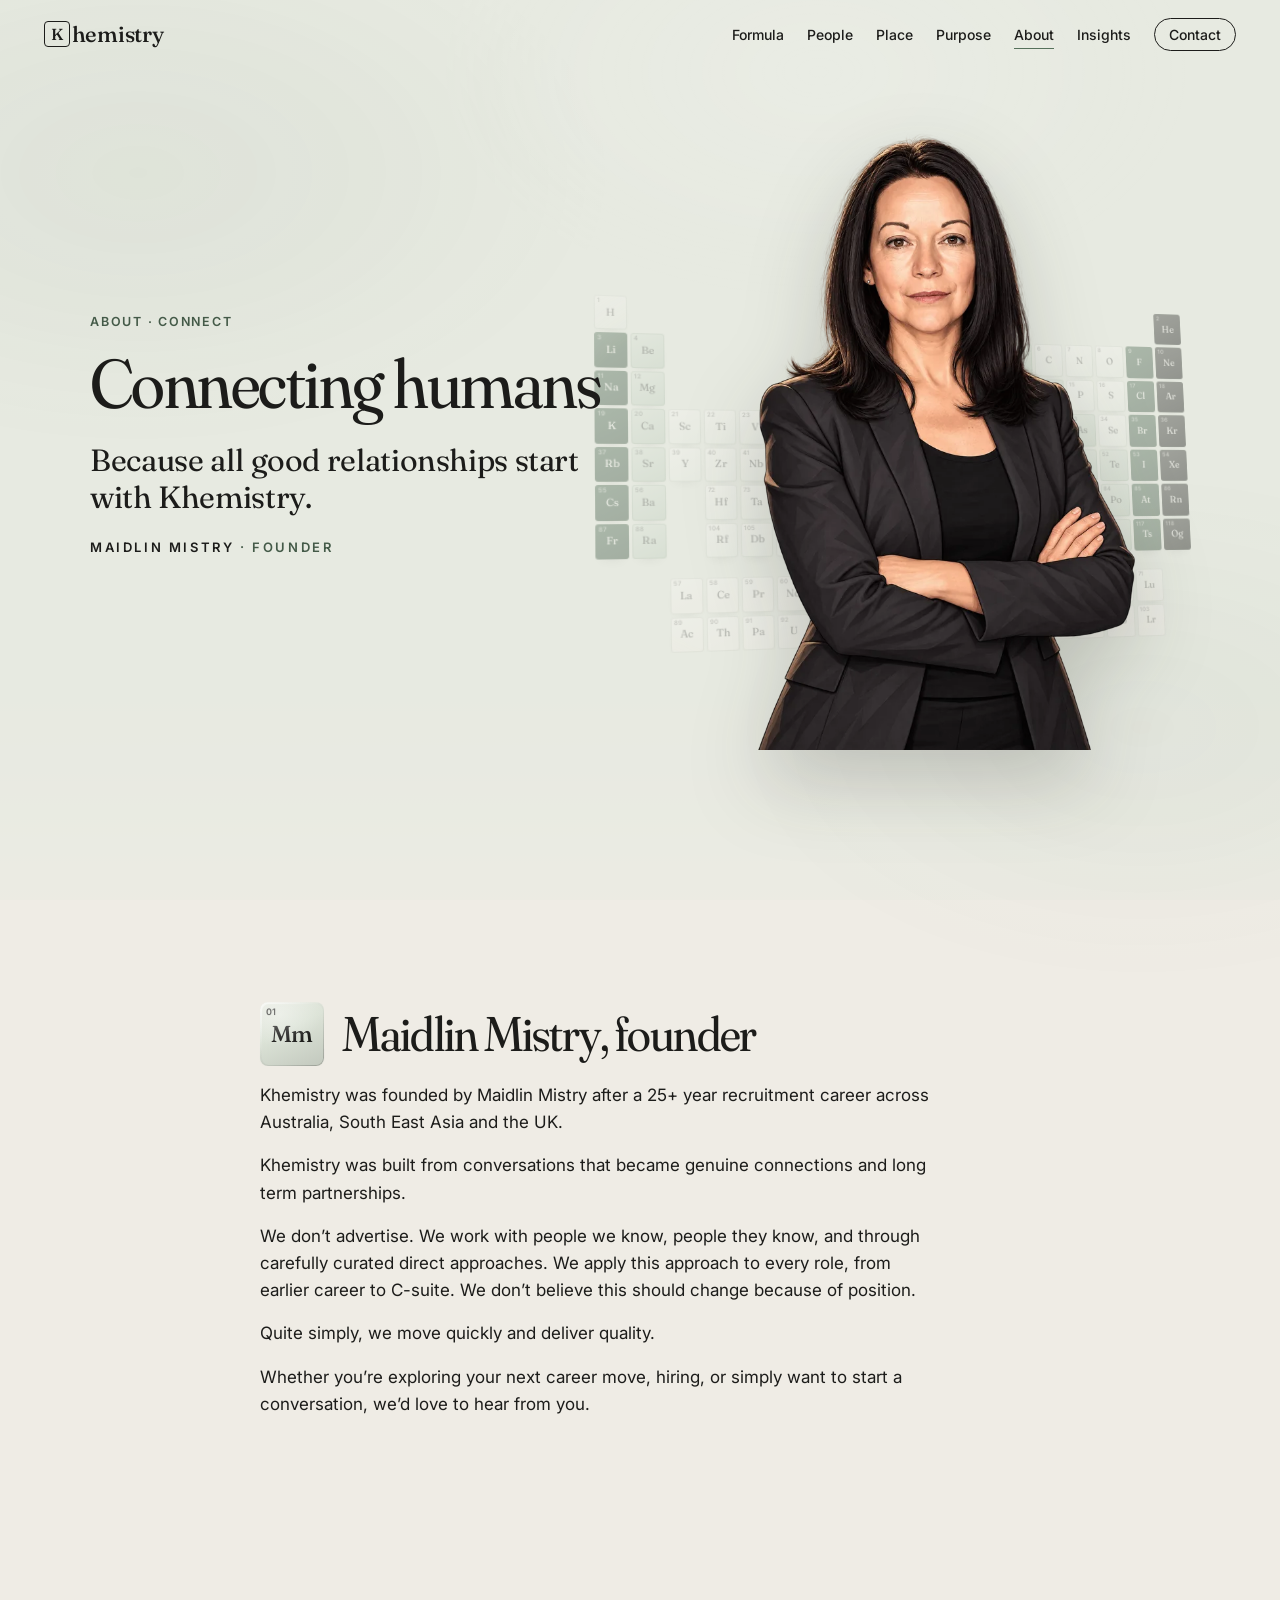
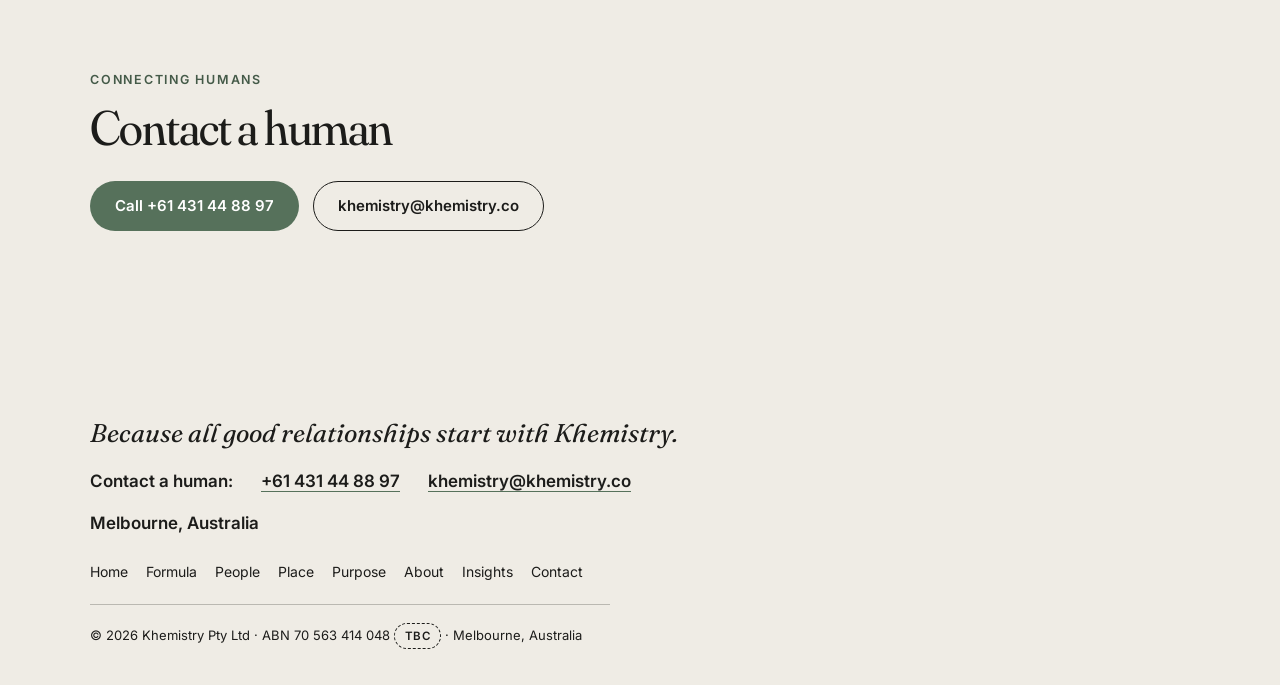
==== about.html @ b14168a2 "Khemistry dev build: full site, palette B, 3D home" ====
<!doctype html>
<html lang="en-AU">
<head>
<meta charset="utf-8">
<meta name="viewport" content="width=device-width,initial-scale=1">
<meta name="robots" content="noindex, nofollow">
<title>Khemistry | About Maidlin Mistry, founder</title>
<meta name="description" content="About Khemistry and founder Maidlin Mistry: 25+ years of recruitment across Australia, South East Asia and the UK. Melbourne-based recruitment and executive search.">
<link rel="canonical" href="https://khemistry.co/about.html">
<meta property="og:type" content="website"><meta property="og:site_name" content="Khemistry"><meta property="og:title" content="Khemistry | About Maidlin Mistry, founder"><meta property="og:description" content="About Khemistry and founder Maidlin Mistry: 25+ years of recruitment across Australia, South East Asia and the UK. Melbourne-based recruitment and executive search."><meta property="og:locale" content="en_AU">
<link rel="preconnect" href="https://fonts.googleapis.com"><link rel="preconnect" href="https://fonts.gstatic.com" crossorigin>
<link href="https://fonts.googleapis.com/css2?family=Fraunces:ital,opsz,wght,SOFT@0,9..144,300..700,50;1,9..144,300..600,50&family=Inter:wght@400;500;600&display=swap" rel="stylesheet">
<link rel="stylesheet" href="css/site.css?v=5">
<script>document.documentElement.classList.add('js');if(!matchMedia('(prefers-reduced-motion: reduce)').matches)document.documentElement.classList.add('motion')</script>
</head>
<body>
<a class="skiplink" href="#main">Skip to content</a>
<div class="bg" aria-hidden="true"><div class="bg-track"></div></div><div class="bg-drift" aria-hidden="true"></div>
<header class="nav">
  <a class="brand" href="index.html" aria-label="Khemistry home: replay the opening"><span class="brand-k">K</span>hemistry</a>
  <nav aria-label="Primary"><ul id="navlist">
    <li><a href="formula.html">Formula</a></li>
    <li><a href="people.html">People</a></li>
    <li><a href="place.html">Place</a></li>
    <li><a href="purpose.html">Purpose</a></li>
    <li><a href="about.html" aria-current="page">About</a></li>
    <li><a href="insights.html">Insights</a></li>
    <li><a class="nav-cta" href="contact.html">Contact</a></li>
  </ul></nav>
  <button class="menu" type="button" aria-expanded="false" aria-controls="navlist">Menu</button>
</header>
<main id="main">

<section class="sec hero" data-tone="tint"><div class="wrap grid2">
  <div><p class="eyebrow rv">About · Connect</p>
  <h1 class="rv rv-d1">Connecting humans</h1>
  <p class="lede rv rv-d2">Because all good relationships start with Khemistry.</p>
  <p class="rv rv-d3" style="margin-top:22px;font-weight:600;letter-spacing:.2em;text-transform:uppercase;font-size:13px">Maidlin Mistry <span class="founder-role">· Founder</span></p></div>
  <div class="rv rv-d2" style="display:flex;justify-content:center"><img class="portrait" src="assets/maidlin.webp" width="640" height="960" alt="Illustrated portrait of Maidlin Mistry, founder of Khemistry"></div>
</div></section>
<section class="sec" data-tone="cream"><div class="wrap narrow stack">
  <div class="sec-head rv"><span class="el t-glass sm" aria-hidden="true"><i>01</i><b>Mm</b><em>Founder</em></span><h2>Maidlin Mistry, founder</h2></div>
  <p class="rv">Khemistry was founded by Maidlin Mistry after a 25+ year recruitment career across Australia, South East Asia and the UK.</p>
  <p class="rv">Khemistry was built from conversations that became genuine connections and long term partnerships.</p>
  <p class="rv">We don’t advertise. We work with people we know, people they know, and through carefully curated direct approaches. We apply this approach to every role, from earlier career to C-suite. We don’t believe this should change because of position.</p>
  <p class="rv">Quite simply, we move quickly and deliver quality.</p>
  <p class="rv">Whether you’re exploring your next career move, hiring, or simply want to start a conversation, we’d love to hear from you.</p>
  <!-- LinkedIn URL not yet supplied: add "Connect with Maidlin on LinkedIn" link once confirmed. -->
</div></section>
<section class="sec" data-tone="tint"><div class="wrap rv">
  <p class="eyebrow">Connecting humans</p>
  <h2>Contact a human</h2>
  <div class="ctas"><a class="btn btn-primary" href="tel:+61431448897"><span>Call +61 431 44 88 97</span></a><a class="btn btn-ghost" href="mailto:khemistry@khemistry.co"><span>khemistry@khemistry.co</span></a></div>
</div></section>
</main>
<footer class="foot" data-tone="glass">
  <div class="wrap">
    <div class="foot-top">
      <div>
        <p class="foot-tag">Because all good relationships start with Khemistry.</p>
        <p class="human" style="margin-top:14px"><span>Contact a human:</span> <a href="tel:+61431448897">+61 431 44 88 97</a> <a href="mailto:khemistry@khemistry.co">khemistry@khemistry.co</a> <span>Melbourne, Australia</span></p>
      </div>
      <nav aria-label="Footer"><ul>
        <li><a href="index.html">Home</a></li><li><a href="formula.html">Formula</a></li><li><a href="people.html">People</a></li><li><a href="place.html">Place</a></li><li><a href="purpose.html">Purpose</a></li><li><a href="about.html">About</a></li><li><a href="insights.html">Insights</a></li><li><a href="contact.html">Contact</a></li>
      </ul></nav>
    </div>
    <!-- ABN shown on the current khemistry.co site. TBC: confirm which legal entity holds this ABN before launch. Licence number deliberately omitted until verified. -->
    <p class="foot-legal">© 2026 Khemistry Pty Ltd · ABN 70 563 414 048 <span class="draft-tag">TBC</span> · Melbourne, Australia</p>
  </div>
</footer>
<script src="js/site.js?v=5" defer></script>
</body>
</html>
---- css/site.css ----
/* Khemistry inner pages. Palette B: soft stone + muted sage + near-black.
   ALL colours live in this one :root block. Change a hex here, then reload (no rebuild needed for CSS/JS).
   The *-rgb triplets must match their hex twin (used for translucent shadows/lines). */
:root{
  /* --- core palette --- */
  --bg:#EFECE5;           /* page background (stone) */
  --bg-2:#F6F4EF;         /* lighter stone: nav, menu, cards */
  --accent:#56715B;       /* sage: buttons, links underline, dots */
  --accent-d:#445A48;     /* darker sage: eyebrows, pull quotes, button hover */
  --tint-1:#E7EAE1;       /* sage tint: "tint" sections (heroes) */
  --tint-2:#DCE3D7;       /* sage tint: "glass" sections + glass tiles */
  --tint-3:#C2CFBF;       /* sage tint: alternate tiles */
  --text:#1C1C1A;         /* main text */
  --text-2:#3F3F3B;       /* secondary text */
  --on-accent:#FFFFFF;    /* text on accent buttons */
  --accent-rgb:86,113,91; --text-rgb:28,28,26; --bg2-rgb:246,244,239; --hi-rgb:255,255,255;
  /* --- section background tones (read by js/site.js for the scroll gradient) --- */
  --tone-tint:var(--tint-1); --tone-glass:var(--tint-2); --tone-cream:var(--bg);
  /* --- internal aliases (don't edit; point at the palette above) --- */
  --navy:var(--text); --ink:var(--text-2); --cream:var(--bg); --cream-2:var(--bg-2);
  --glass:var(--tint-2); --glass-tint:var(--tint-1); --peach:var(--tint-3);
  --teal:var(--accent); --teal-d:var(--accent-d); --teal-2:var(--accent); --teal-glow:rgba(var(--accent-rgb),.18);
  --serif:"Fraunces",Georgia,serif; --sans:"Inter",system-ui,sans-serif; --ease:cubic-bezier(.2,.7,.1,1);
  --pad:clamp(20px,6vw,96px);
}
*{box-sizing:border-box;margin:0;padding:0}
html{scroll-behavior:smooth}
html,body{overflow-x:hidden}
body{font-family:var(--sans);color:var(--navy);background:var(--cream);-webkit-font-smoothing:antialiased;line-height:1.5}
a{color:inherit}
button,input,textarea{font:inherit;color:inherit}
:focus-visible{outline:2px solid var(--teal-2);outline-offset:3px;border-radius:4px}
.sr-only{position:absolute;width:1px;height:1px;overflow:hidden;clip:rect(0 0 0 0);white-space:nowrap}
.skiplink{position:absolute;left:-999px;top:8px;background:var(--cream-2);color:var(--navy);border:2px solid var(--navy);padding:8px 12px;z-index:60}.skiplink:focus{left:8px}

/* ---------- Scroll-phased background ----------
   Section tones come from --tone-* above; blends are direct same-hue oklab paths.
   .bg is fixed; .bg-track is a document-tall gradient built by site.js from each section's tone and
   moved with transform only (compositor-friendly). .bg-drift adds slow teal glows. No hard cuts. */
.bg{position:fixed;inset:0;z-index:-2;overflow:hidden;pointer-events:none;background:var(--cream)}
.bg-track{position:absolute;left:0;right:0;top:0;height:100%;will-change:transform}
.bg-drift{display:none;position:fixed;inset:-20%;z-index:-1;pointer-events:none;opacity:.4;will-change:transform;
  background:radial-gradient(40% 35% at 25% 30%,var(--teal-glow),transparent 70%),radial-gradient(35% 30% at 80% 70%,rgba(var(--accent-rgb),.18),transparent 70%);
  animation:drift 38s ease-in-out infinite alternate}
@keyframes drift{0%{transform:translate3d(-3%,-2%,0) scale(1)}100%{transform:translate3d(3%,3%,0) scale(1.08)}}
/* without JS, sections paint their own colour (fallback) */
html:not(.js) [data-tone=tint]{background:var(--glass-tint)} html:not(.js) [data-tone=glass]{background:var(--glass)} html:not(.js) [data-tone=cream]{background:var(--cream)}

/* tone-driven text colour */
[data-tone]{color:var(--navy)}
[data-tone] .muted{color:var(--ink)}

/* ---------- Nav ---------- */
.nav{position:fixed;inset:0 0 auto 0;height:68px;display:flex;align-items:center;justify-content:space-between;padding:0 clamp(20px,3.4vw,48px);z-index:40;color:var(--navy);transition:background .4s,color .4s}
.nav.scrolled{background:rgba(var(--bg2-rgb),.88);backdrop-filter:blur(10px);-webkit-backdrop-filter:blur(10px);box-shadow:0 1px 0 rgba(var(--text-rgb),.12)}
.brand{font-family:var(--serif);font-size:22px;font-weight:500;text-decoration:none;letter-spacing:-.01em;display:inline-flex;align-items:center}
.brand-k{display:inline-grid;place-items:center;width:26px;height:26px;border:1.5px solid currentColor;border-radius:4px;font-size:16px;margin-right:2px;position:relative;overflow:hidden;transition:transform .35s var(--ease),box-shadow .35s}
.brand-k::after{content:"";position:absolute;inset:-30% -60%;background:linear-gradient(115deg,transparent 38%,rgba(var(--accent-rgb),.45) 50%,transparent 62%);transform:translateX(-100%);animation:sheen 6s ease-in-out infinite}
@keyframes sheen{0%,65%{transform:translateX(-100%)}95%,100%{transform:translateX(100%)}}
.brand:hover .brand-k{transform:translateY(-3px);box-shadow:0 0 14px var(--teal-glow)}
.nav ul{display:flex;gap:clamp(14px,1.8vw,28px);list-style:none;align-items:center}
.nav ul a{font-size:14px;font-weight:500;text-decoration:none;position:relative;padding:6px 0}
.nav ul a::after{content:"";position:absolute;left:0;right:0;bottom:0;height:1px;background:var(--teal-2);transform:scaleX(0);transform-origin:right;transition:transform .5s var(--ease)}
.nav ul a:hover::after,.nav ul a[aria-current=page]::after{transform:scaleX(1);transform-origin:left}
.nav .nav-cta{border:1.5px solid currentColor;border-radius:999px;padding:7px 14px}
.nav .nav-cta::after{display:none}
.menu{display:none;font-size:14px;font-weight:600;border:1.5px solid currentColor;border-radius:999px;padding:7px 16px;background:none;cursor:pointer}
@media (max-width:1060px){
  .nav ul{display:none}.menu{display:block}
  .nav ul.open{display:flex;flex-direction:column;align-items:flex-start;position:absolute;top:62px;right:14px;background:var(--cream-2);color:var(--navy);border:1px solid rgba(var(--text-rgb),.18);box-shadow:0 18px 40px -20px rgba(var(--text-rgb),.35);border-radius:12px;padding:16px 22px;gap:10px;min-width:200px}
}

/* ---------- Layout ---------- */
main{display:block}
.sec{position:relative;padding:clamp(80px,14vh,150px) var(--pad)}
.sec.hero{min-height:min(88svh,820px);display:flex;align-items:center;padding-top:120px}
.wrap{max-width:1100px;margin:0 auto;width:100%}
.narrow{max-width:760px}
.eyebrow{font-size:12.5px;font-weight:600;letter-spacing:.14em;text-transform:uppercase;display:flex;gap:14px;align-items:center;flex-wrap:wrap}
[data-tone=cream] .eyebrow,[data-tone=tint] .eyebrow{color:var(--teal-d)} [data-tone=glass] .eyebrow{color:var(--teal-d)}
h1,h2,h3{font-family:var(--serif);font-weight:400;letter-spacing:-.022em;font-variation-settings:"SOFT" 50,"opsz" 120;text-wrap:balance}
h1{font-size:clamp(38px,5.4vw,76px);line-height:1.04;margin:16px 0 22px}
h2{font-size:clamp(30px,3.8vw,54px);line-height:1.06;margin:12px 0 22px}
h3{font-size:clamp(21px,1.9vw,26px);font-weight:500;margin-bottom:8px}
p{font-size:17px;line-height:1.6;max-width:40em}
.lede{font-family:var(--serif);font-size:clamp(22px,2.4vw,34px);line-height:1.2;letter-spacing:-.012em;max-width:24em}
.pull{font-family:var(--serif);font-style:italic;font-size:clamp(22px,2.2vw,30px)}
[data-tone=cream] .pull,[data-tone=tint] .pull{color:var(--teal-d)} [data-tone=glass] .pull{color:var(--teal-d)}
.stack>*+*{margin-top:16px}
.grid2{display:grid;grid-template-columns:1fr 1fr;gap:clamp(28px,5vw,72px);align-items:center}
.grid3{display:grid;grid-template-columns:repeat(3,1fr);gap:18px}
@media (max-width:820px){.grid2,.grid3{grid-template-columns:1fr}}
.draft-tag{display:inline-block;letter-spacing:.04em;text-transform:none;font-weight:600;border:1px dashed currentColor;border-radius:999px;padding:3px 10px;font-size:11.5px}

/* ---------- Element tile component ----------
   number (i), symbol (b), name (em); family tint via .t-glass / .t-peach; glass edge; teal glow. */
.el{--tint:var(--glass);position:relative;flex:none;width:var(--size,128px);aspect-ratio:1;border-radius:8px;display:flex;flex-direction:column;align-items:center;justify-content:center;color:var(--navy);text-decoration:none;isolation:isolate;
  background:linear-gradient(155deg,color-mix(in oklab,var(--tint) 55%,var(--bg-2)) 0%,var(--tint) 42%,color-mix(in oklab,var(--tint) 88%,var(--navy)) 100%);
  box-shadow:inset 0 0 0 1px rgba(var(--accent-rgb),.18),0 10px 24px -18px rgba(var(--accent-rgb),.45),0 0 0 0 var(--teal-glow);
  transition:transform .5s var(--ease),box-shadow .5s var(--ease)}
.el.t-glass{--tint:var(--glass)}
.el.t-peach{--tint:var(--peach)}
.el::before{content:"";position:absolute;inset:0;border-radius:inherit;padding:1.5px;z-index:-1;pointer-events:none;
  background:linear-gradient(140deg,rgba(var(--hi-rgb),.65),rgba(var(--hi-rgb),.05) 40%,rgba(var(--text-rgb),.25));
  -webkit-mask:linear-gradient(#000 0 0) content-box,linear-gradient(#000 0 0);-webkit-mask-composite:xor;mask-composite:exclude}
.el::after{content:"";position:absolute;inset:0;border-radius:inherit;background:linear-gradient(115deg,transparent 35%,rgba(var(--hi-rgb),.22) 50%,transparent 65%);background-size:250% 100%;background-position:120% 0;transition:background-position .9s var(--ease);pointer-events:none}
.el i{position:absolute;top:8px;left:10px;font:600 11px/1 var(--sans);font-style:normal;opacity:.92}
.el b{font-family:var(--serif);font-weight:500;font-size:calc(var(--size,128px)*.36);line-height:1;letter-spacing:-.02em}
.el em{font-style:normal;font-size:calc(var(--size,128px)*.09);font-weight:600;letter-spacing:.12em;text-transform:uppercase;margin-top:6px}
a.el:hover,a.el:focus-visible{transform:translateY(-5px);box-shadow:inset 0 0 0 1px rgba(var(--accent-rgb),.22),0 14px 28px -16px rgba(var(--accent-rgb),.5),0 0 0 5px var(--teal-glow)}
a.el:hover::after{background-position:-20% 0}
.el.sm{--size:64px}.el.sm i{font-size:9px;top:5px;left:6px}.el.sm em{display:none}
.el.lg{--size:clamp(150px,16vw,210px)}
.tiles{display:flex;gap:clamp(12px,2vw,24px);flex-wrap:wrap;align-items:center}
.op{font-family:var(--serif);font-size:clamp(28px,3vw,44px);opacity:.8}
.sec-head{display:flex;gap:18px;align-items:center;margin-bottom:10px}
.sec-head h2{margin:0}
@media (max-width:600px){.tiles .el{--size:92px}.op{font-size:24px}}

/* lists */
.rights{list-style:none;display:grid;grid-template-columns:repeat(2,auto);justify-content:start;gap:14px 48px;font-family:var(--serif);font-size:clamp(22px,2.4vw,34px)}
.rights li::before{content:"";display:inline-block;width:9px;height:9px;border-radius:50%;background:var(--teal-2);margin:0 14px 6px 0;vertical-align:middle}
@media (max-width:600px){.rights{grid-template-columns:1fr}}
.card{border:1px solid rgba(var(--text-rgb),.16);border-radius:10px;padding:24px;background:rgba(var(--bg2-rgb),.6)}
.card .el{margin-bottom:16px}

/* buttons */
.ctas{display:flex;gap:14px;flex-wrap:wrap;margin-top:28px}
.btn{display:inline-flex;align-items:center;justify-content:center;gap:10px;min-height:50px;padding:0 24px;border-radius:999px;font-weight:600;font-size:15px;text-decoration:none;position:relative;overflow:hidden;border:1.5px solid transparent;cursor:pointer;transition:transform .4s var(--ease),background .3s,color .3s}
.btn span{position:relative;z-index:1}
.btn-primary{background:var(--teal);color:var(--on-accent)}
[data-tone=glass] .btn-primary{background:var(--teal)}
.btn-primary::before{content:"";position:absolute;inset:0;background:var(--teal-d);transform:translateY(101%);transition:transform .5s var(--ease)}
.btn-primary:hover::before{transform:none}
.btn-ghost{border-color:currentColor;background:transparent}
.btn-ghost:hover{transform:translateY(-2px)}

/* portrait */
.portrait{width:100%;max-width:420px;height:auto;display:block;border-radius:12px;filter:drop-shadow(0 30px 40px rgba(var(--text-rgb),.2))}

/* forms */
.form{display:grid;gap:16px;max-width:560px}
.form label{display:grid;gap:6px;font-weight:600;font-size:14px}
.form input,.form textarea{width:100%;border:1.5px solid rgba(var(--text-rgb),.35);border-radius:8px;padding:12px 14px;background:rgba(var(--hi-rgb),.75);color:var(--navy);font-size:16px}
.form textarea{min-height:140px;resize:vertical}
.form input:focus,.form textarea:focus{outline:2px solid var(--teal);outline-offset:1px;border-color:var(--teal)}
.form-note{font-size:14px;color:var(--ink)}
.inline{display:flex;gap:10px;flex-wrap:wrap}.inline input{flex:1 1 220px}

/* contact strip + footer */
.human{display:flex;flex-wrap:wrap;gap:14px 28px;align-items:center;font-weight:600}
.human a{text-decoration:underline;text-underline-offset:4px;text-decoration-color:var(--teal)}
.foot{padding:56px var(--pad) 36px;font-size:14px}
.foot .wrap{display:grid;gap:22px}
.foot-top{display:flex;justify-content:space-between;gap:24px;flex-wrap:wrap;align-items:flex-start}
.foot-tag{font-family:var(--serif);font-style:italic;font-size:clamp(20px,2vw,26px);color:var(--navy)}
.foot nav ul{list-style:none;display:flex;gap:18px;flex-wrap:wrap}
.foot nav a{text-decoration:none}.foot nav a:hover{text-decoration:underline}
.foot-legal{font-size:13px;color:var(--navy);border-top:1px solid rgba(var(--text-rgb),.25);padding-top:18px}

/* reveals (only when JS + motion allowed) */
.motion .rv{opacity:0;transform:translate3d(0,26px,0);transition:opacity .9s var(--ease),transform .9s var(--ease)}
.motion .rv.in{opacity:1;transform:none}
.motion .rv-d1{transition-delay:.08s}.motion .rv-d2{transition-delay:.16s}.motion .rv-d3{transition-delay:.24s}

@media (prefers-reduced-motion:reduce){
  html{scroll-behavior:auto}
  *,*::before,*::after{animation:none!important;transition:none!important}
  .bg-drift{transform:none}
}

.founder-role{color:var(--teal-d)}

/* =====================================================================
   v5: one cohesive system. Home 3D hero + shared depth language for inner pages.
   Colours still come only from :root above.
   ===================================================================== */
/* subtle moving stone/sage background (same-hue glows, very slow) */
.motion .bg-drift{display:block;opacity:.55}
.bg-drift{background:radial-gradient(38% 32% at 22% 28%,rgba(var(--accent-rgb),.10),transparent 70%),radial-gradient(34% 30% at 78% 72%,rgba(var(--accent-rgb),.08),transparent 70%),radial-gradient(30% 26% at 60% 20%,rgba(var(--hi-rgb),.22),transparent 70%)}

/* logo: subtle life + replay pulse */
.brand-k{transform-style:preserve-3d;animation:kbreathe 7s ease-in-out infinite}
@keyframes kbreathe{0%,100%{box-shadow:0 0 0 0 rgba(var(--accent-rgb),0)}50%{box-shadow:0 2px 10px -2px rgba(var(--accent-rgb),.35)}}
.brand:hover .brand-k{transform:translateY(-2px) rotateY(-14deg)}
.brand-k.pulse{animation:kpulse .9s var(--ease)}
@keyframes kpulse{0%{transform:scale(1)}35%{transform:scale(1.18) rotateY(180deg);background:var(--accent);color:var(--on-accent)}100%{transform:scale(1) rotateY(360deg)}}

/* ---- depth-lit element tiles (inner pages + home sections) ---- */
.el{transform-style:preserve-3d;transform:perspective(700px) rotateX(var(--rx,0deg)) rotateY(var(--ry,0deg)) translateZ(var(--tz,0px));
  box-shadow:inset 0 1px 0 rgba(var(--hi-rgb),.7),inset 0 -2px 0 rgba(var(--text-rgb),.10),0 1px 1px rgba(var(--text-rgb),.06),
    calc(var(--ry,0deg)*-0.6) calc(14px + var(--rx,0deg)*0.6) 26px -14px rgba(var(--text-rgb),.32);
  transition:transform .6s var(--ease),box-shadow .6s var(--ease)}
.el.live{transition:transform .18s linear,box-shadow .18s linear}
.el::after{background:radial-gradient(120% 90% at var(--gx,30%) var(--gy,20%),rgba(var(--hi-rgb),.42),transparent 55%);background-size:auto;background-position:0 0;opacity:.9}
a.el:hover,a.el:focus-visible{--tz:10px}
.el.t-dark{--tint:var(--accent);color:var(--bg-2)}
.el.t-ink{--tint:var(--text-2);color:var(--bg-2)}

/* ghost periodic table drifting behind inner-page heroes */
.pt-ghost{position:absolute;right:5vw;top:54%;width:min(640px,48vw);aspect-ratio:18/10;transform:translate3d(0,calc(-50% + var(--gy0,0px)),0) perspective(1400px) rotateY(16deg) rotateX(6deg);
  display:grid;grid-template-columns:repeat(18,1fr);grid-template-rows:repeat(7,1fr) .4fr repeat(2,1fr);gap:3px;pointer-events:none;z-index:0;opacity:.42;transform-style:preserve-3d;
  -webkit-mask:radial-gradient(120% 120% at 60% 50%,#000 55%,transparent 100%);mask:radial-gradient(120% 120% at 60% 50%,#000 55%,transparent 100%)}
.pt-ghost span{border-radius:3px;background:linear-gradient(155deg,rgba(var(--hi-rgb),.55),rgba(var(--accent-rgb),.10));box-shadow:inset 0 0 0 1px rgba(var(--accent-rgb),.16),0 6px 10px -8px rgba(var(--text-rgb),.3);
  transform:translateZ(0);transition:transform 1.2s var(--ease)}
.pt-ghost span{position:relative;display:grid;place-items:center;font:500 clamp(7px,.8vw,11px)/1 var(--serif);color:rgba(var(--text-rgb),.55)}
.pt-ghost span i{position:absolute;top:2px;left:3px;font:600 6px/1 var(--sans);font-style:normal;opacity:.7}
.pt-ghost .f{background:linear-gradient(155deg,var(--bg-2),var(--bg))}
.pt-ghost .post,.pt-ghost .ae{background:linear-gradient(155deg,var(--tint-2),var(--tint-3))}
.pt-ghost .alk,.pt-ghost .hal{background:linear-gradient(155deg,var(--accent),var(--accent-d));color:rgba(var(--bg2-rgb),.85)}
.pt-ghost .nob{background:linear-gradient(155deg,var(--text-2),var(--text));color:rgba(var(--bg2-rgb),.8)}
.pt-ghost .tr{background:linear-gradient(155deg,var(--bg-2),var(--tint-1))}
.sec.hero{overflow:hidden}.sec.hero>.wrap{position:relative;z-index:1}
@media (max-width:820px){.pt-ghost{width:96vw;right:2vw;top:76px;transform:none;opacity:.2}}

/* ---- home: 3D hero ---- */
.home .nav:not(.scrolled){background:linear-gradient(rgba(var(--bg2-rgb),.75),rgba(var(--bg2-rgb),0))}
.h3d{position:relative;height:100svh;min-height:600px;overflow:hidden;background:var(--bg);isolation:isolate}
.h3d-canvas{position:absolute;inset:0;width:100%;height:100%;display:block;touch-action:pan-y}
.h3d-still{position:absolute;inset:0;background:var(--bg) url(../assets/hero-still-desktop.webp) center/cover no-repeat;display:none}
.still3d .h3d-still{display:block}.still3d .h3d-canvas{display:none}
@media (max-aspect-ratio:1/1){.h3d-still{background-image:url(../assets/hero-still-mobile.webp)}}
.h3d::after{content:"";position:absolute;inset:auto 0 0 0;height:56px;background:linear-gradient(rgba(var(--bg2-rgb),0),var(--tone-tint));pointer-events:none;z-index:2}
.credit{position:absolute;left:var(--cr-x,50%);top:var(--cr-y,30%);transform:translate(-50%,-50%);margin:0;display:flex;align-items:center;gap:16px;white-space:nowrap;font:600 12.5px/1 var(--sans);letter-spacing:.3em;text-transform:uppercase;color:var(--text);z-index:3;max-width:none}
.cr-sep{width:30px;height:1px;background:var(--accent)}
.cr-role{color:var(--accent-d)}
.ppp{position:absolute;inset:0;pointer-events:none;z-index:4}
.ppp-hit{position:absolute;width:var(--tile,90px);height:var(--tile,90px);transform:translate(-50%,-50%);pointer-events:auto;border:0;border-radius:10px;background:transparent;cursor:pointer}
.ppp-hit:focus-visible{outline:2px solid var(--accent-d);outline-offset:6px}
.titlecard{position:absolute;left:var(--hl-x,34%);top:var(--hl-y,74%);width:var(--hl-w,40%);z-index:3;margin-top:4px}
.h3d .headline{font-family:var(--serif);font-weight:400;font-size:clamp(24px,2.35vw,38px);line-height:1.1;letter-spacing:-.02em;color:var(--text);margin:0;max-width:none}
.h3d .headline .w{display:inline-block;white-space:nowrap}.h3d .headline .c{display:inline-block}
.h3d .ctas{margin-top:16px}
.h3d .btn{min-height:46px}
.tile-panel{position:absolute;right:clamp(16px,3vw,44px);top:50%;transform:translateY(-50%);width:min(420px,40vw);z-index:6;background:rgba(var(--bg2-rgb),.9);backdrop-filter:blur(14px);-webkit-backdrop-filter:blur(14px);border:1px solid rgba(var(--accent-rgb),.3);border-radius:14px;padding:26px 28px 24px;box-shadow:0 30px 70px -30px rgba(var(--text-rgb),.45)}
.tile-panel h3{font:600 12px/1 var(--sans);letter-spacing:.18em;text-transform:uppercase;color:var(--accent-d);margin-bottom:16px}
.tile-panel .lede{font-size:24px}.tile-panel .pull{font-size:21px;margin-top:12px;color:var(--accent-d)}
.tile-panel p{font-size:15.5px;margin-top:12px}.tile-panel .more{display:none}
.tile-panel .rights{grid-template-columns:1fr 1fr;gap:10px 18px;font-size:20px}
.tp-close{position:absolute;top:14px;right:16px;font-size:12.5px;font-weight:600;background:none;border:0;cursor:pointer}
.tp-more{display:inline-block;margin-top:20px;font-size:13.5px;font-weight:600;color:var(--accent-d);text-decoration:none;border-bottom:1px solid rgba(var(--accent-rgb),.5)}
.h3d-ui{position:absolute;right:clamp(16px,2.4vw,36px);bottom:16px;display:flex;gap:8px;z-index:5}
.ctl{font:600 12.5px/1 var(--sans);padding:9px 14px;border-radius:999px;border:1px solid rgba(var(--text-rgb),.25);background:rgba(var(--bg2-rgb),.7);cursor:pointer}
.done3d .skip,.still3d .skip,.still3d .replay{display:none}
.live3d .credit,.live3d .titlecard{opacity:0}
@media (max-aspect-ratio:1/1){
 .h3d{min-height:640px}
 .credit{font-size:10.5px;letter-spacing:.24em;gap:10px}
 .titlecard{left:18px;right:18px;top:auto;bottom:58px;width:auto;padding:18px 0 0}
 .titlecard::before{content:"";position:absolute;inset:-34px -18px -70px;background:linear-gradient(rgba(var(--bg2-rgb),0),rgba(var(--bg2-rgb),.92) 34%);z-index:-1}
 .h3d .headline{font-size:24px}
 .h3d .ctas{display:grid;grid-template-columns:1fr 1fr;gap:10px;margin-top:14px}
 .h3d .btn{height:48px;padding:0 10px;font-size:14px}
 .tile-panel{left:12px;right:12px;width:auto;top:auto;bottom:12px;transform:none;padding:22px 20px}
 .h3d-ui{bottom:12px;right:12px}
}

/* ---- home: formula tabs ---- */
.f-tabs{display:flex;gap:14px;flex-wrap:wrap;margin:34px 0 30px}
.f-tabs [role=tab]{display:flex;align-items:center;gap:14px;padding:10px 20px 10px 10px;border-radius:14px;border:1px solid rgba(var(--text-rgb),.14);background:rgba(var(--bg2-rgb),.55);cursor:pointer;transition:background .4s,border-color .4s,transform .4s var(--ease)}
.f-tabs [role=tab] em{font-style:normal;font-family:var(--serif);font-size:22px}
.f-tabs [role=tab][aria-selected=true]{background:var(--bg-2);border-color:rgba(var(--accent-rgb),.55);box-shadow:0 14px 30px -20px rgba(var(--text-rgb),.4);transform:translateY(-2px)}
.f-tabs [role=tab][aria-selected=true] .el{--tint:var(--accent);color:var(--bg-2)}
.f-panels{min-height:220px}
.f-panels h3{font:600 12.5px/1 var(--sans);letter-spacing:.16em;text-transform:uppercase;color:var(--accent-d);margin-bottom:20px}
.f-panels .more{margin-top:24px}
.f-panels .enter>*{animation:penter .7s var(--ease) both}.f-panels .enter>*:nth-child(2){animation-delay:.06s}.f-panels .enter>*:nth-child(3){animation-delay:.12s}
@keyframes penter{from{opacity:0;transform:translateY(14px)}to{opacity:1;transform:none}}
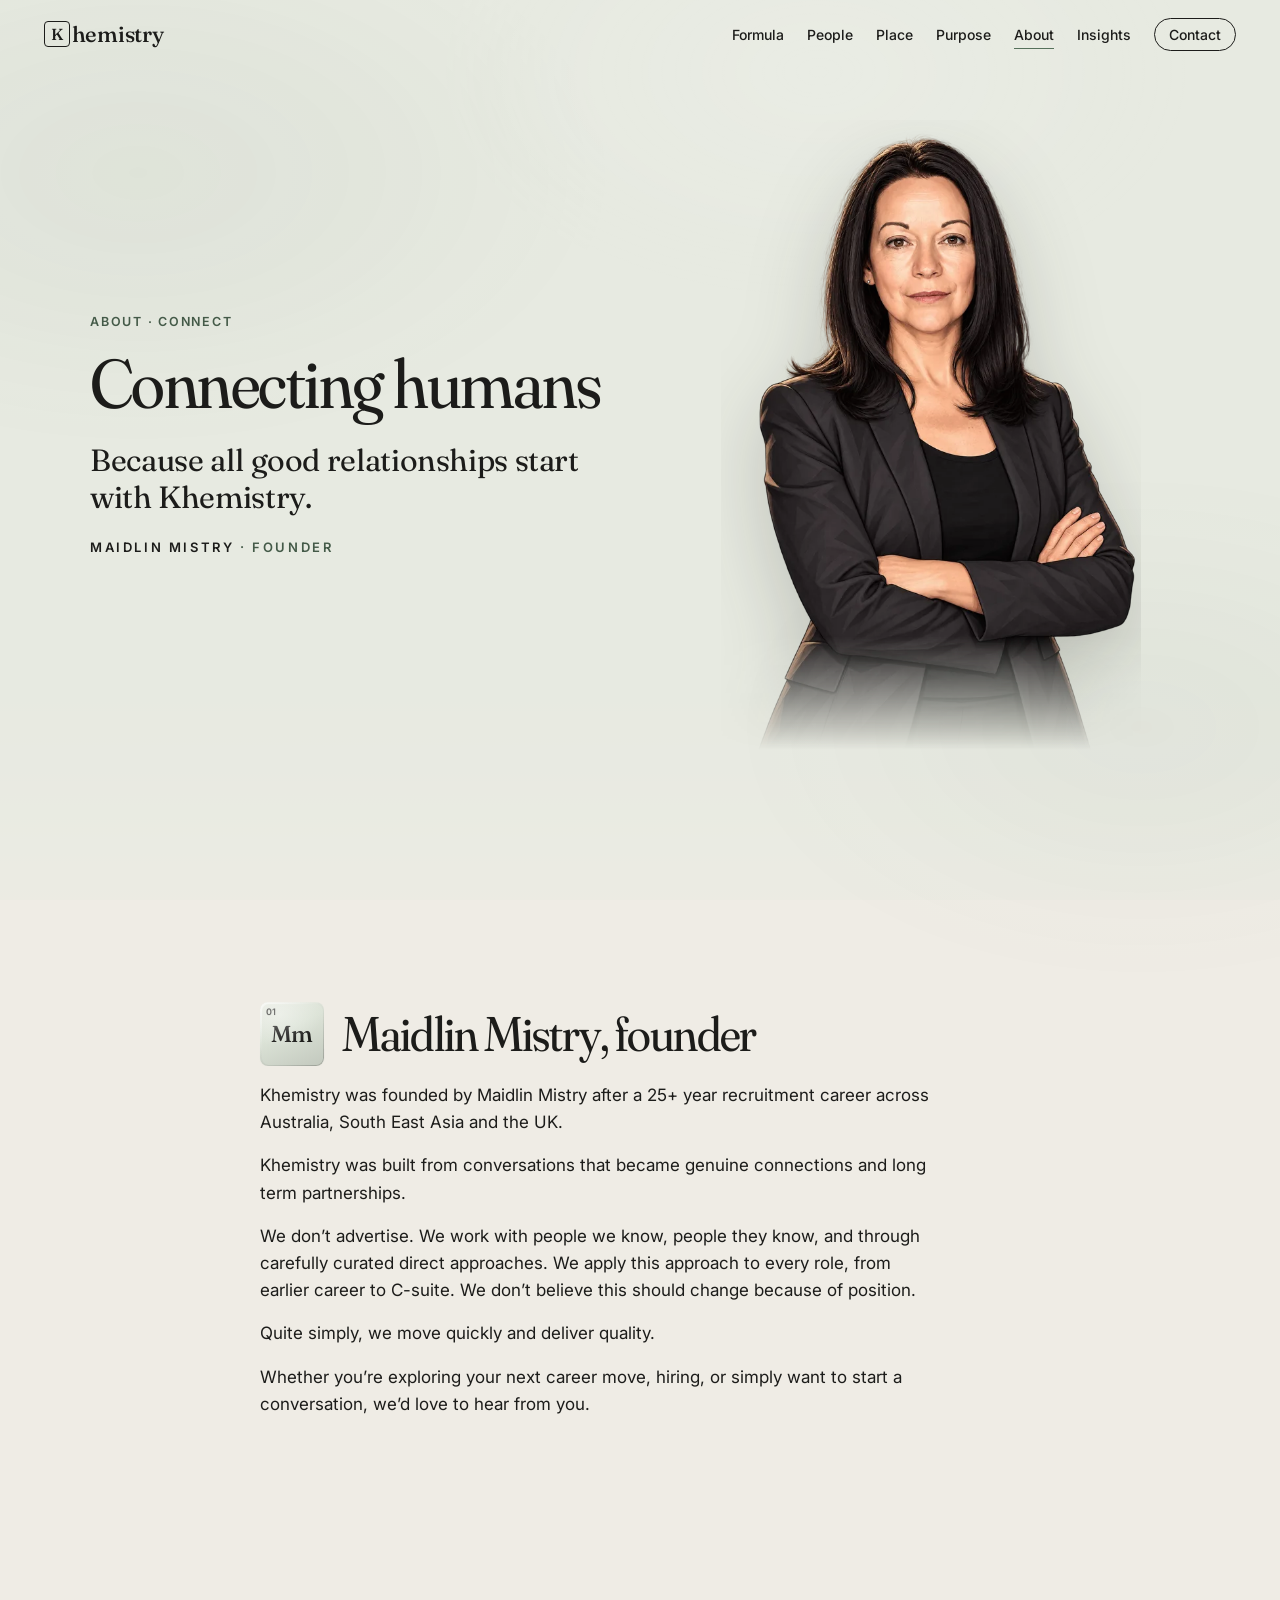
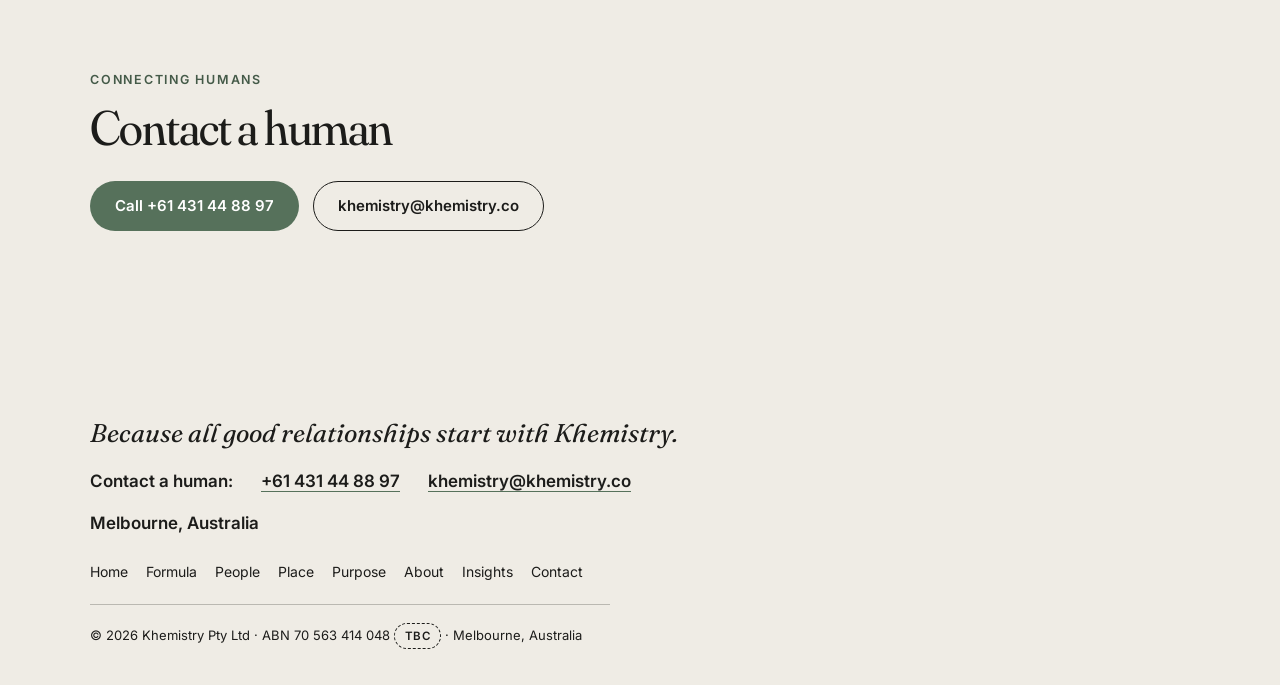
==== commit 4d68ce91: "Bug-hunt fixes: mobile/tablet hero layout, legible zoomed table, favicon, ghost table off text, cont" ====
--- a/about.html
+++ b/about.html
@@ -10,7 +10,8 @@
 <meta property="og:type" content="website"><meta property="og:site_name" content="Khemistry"><meta property="og:title" content="Khemistry | About Maidlin Mistry, founder"><meta property="og:description" content="About Khemistry and founder Maidlin Mistry: 25+ years of recruitment across Australia, South East Asia and the UK. Melbourne-based recruitment and executive search."><meta property="og:locale" content="en_AU">
 <link rel="preconnect" href="https://fonts.googleapis.com"><link rel="preconnect" href="https://fonts.gstatic.com" crossorigin>
 <link href="https://fonts.googleapis.com/css2?family=Fraunces:ital,opsz,wght,SOFT@0,9..144,300..700,50;1,9..144,300..600,50&family=Inter:wght@400;500;600&display=swap" rel="stylesheet">
-<link rel="stylesheet" href="css/site.css?v=5">
+<link rel="icon" href="assets/favicon.svg" type="image/svg+xml"><link rel="icon" href="favicon.ico" sizes="32x32"><link rel="apple-touch-icon" href="assets/apple-touch-icon.png">
+<link rel="stylesheet" href="css/site.css?v=6">
 <script>document.documentElement.classList.add('js');if(!matchMedia('(prefers-reduced-motion: reduce)').matches)document.documentElement.classList.add('motion')</script>
 </head>
 <body>
@@ -68,6 +69,6 @@
     <p class="foot-legal">© 2026 Khemistry Pty Ltd · ABN 70 563 414 048 <span class="draft-tag">TBC</span> · Melbourne, Australia</p>
   </div>
 </footer>
-<script src="js/site.js?v=5" defer></script>
+<script src="js/site.js?v=6" defer></script>
 </body>
 </html>
--- a/css/site.css
+++ b/css/site.css
@@ -266,3 +266,11 @@
 .f-panels .more{margin-top:24px}
 .f-panels .enter>*{animation:penter .7s var(--ease) both}.f-panels .enter>*:nth-child(2){animation-delay:.06s}.f-panels .enter>*:nth-child(3){animation-delay:.12s}
 @keyframes penter{from{opacity:0;transform:translateY(14px)}to{opacity:1;transform:none}}
+/* v6 fixes: tablet hero type scale */
+@media (max-aspect-ratio:1/1) and (min-width:600px){.h3d .headline{font-size:34px}.h3d .ctas{max-width:520px}.credit{font-size:12px}}
+/* v6: ghost table stays in the right-hand band; single-column hero text never runs over it */
+@media (min-width:821px){.pt-ghost{width:min(500px,36vw);right:3vw}.sec.hero>.wrap:not(.grid2)>*{max-width:60%}}
+/* v6: phones: no ghost table behind hero text, tighter vertical rhythm */
+@media (max-width:820px){.pt-ghost{display:none}.sec.hero{min-height:0;padding-bottom:64px}.sec{padding-top:64px;padding-bottom:64px}.sec.hero{padding-top:112px}}
+/* v6: portrait melts into the section instead of ending on a hard edge */
+img.portrait{-webkit-mask:linear-gradient(#000 82%,transparent);mask:linear-gradient(#000 82%,transparent)}
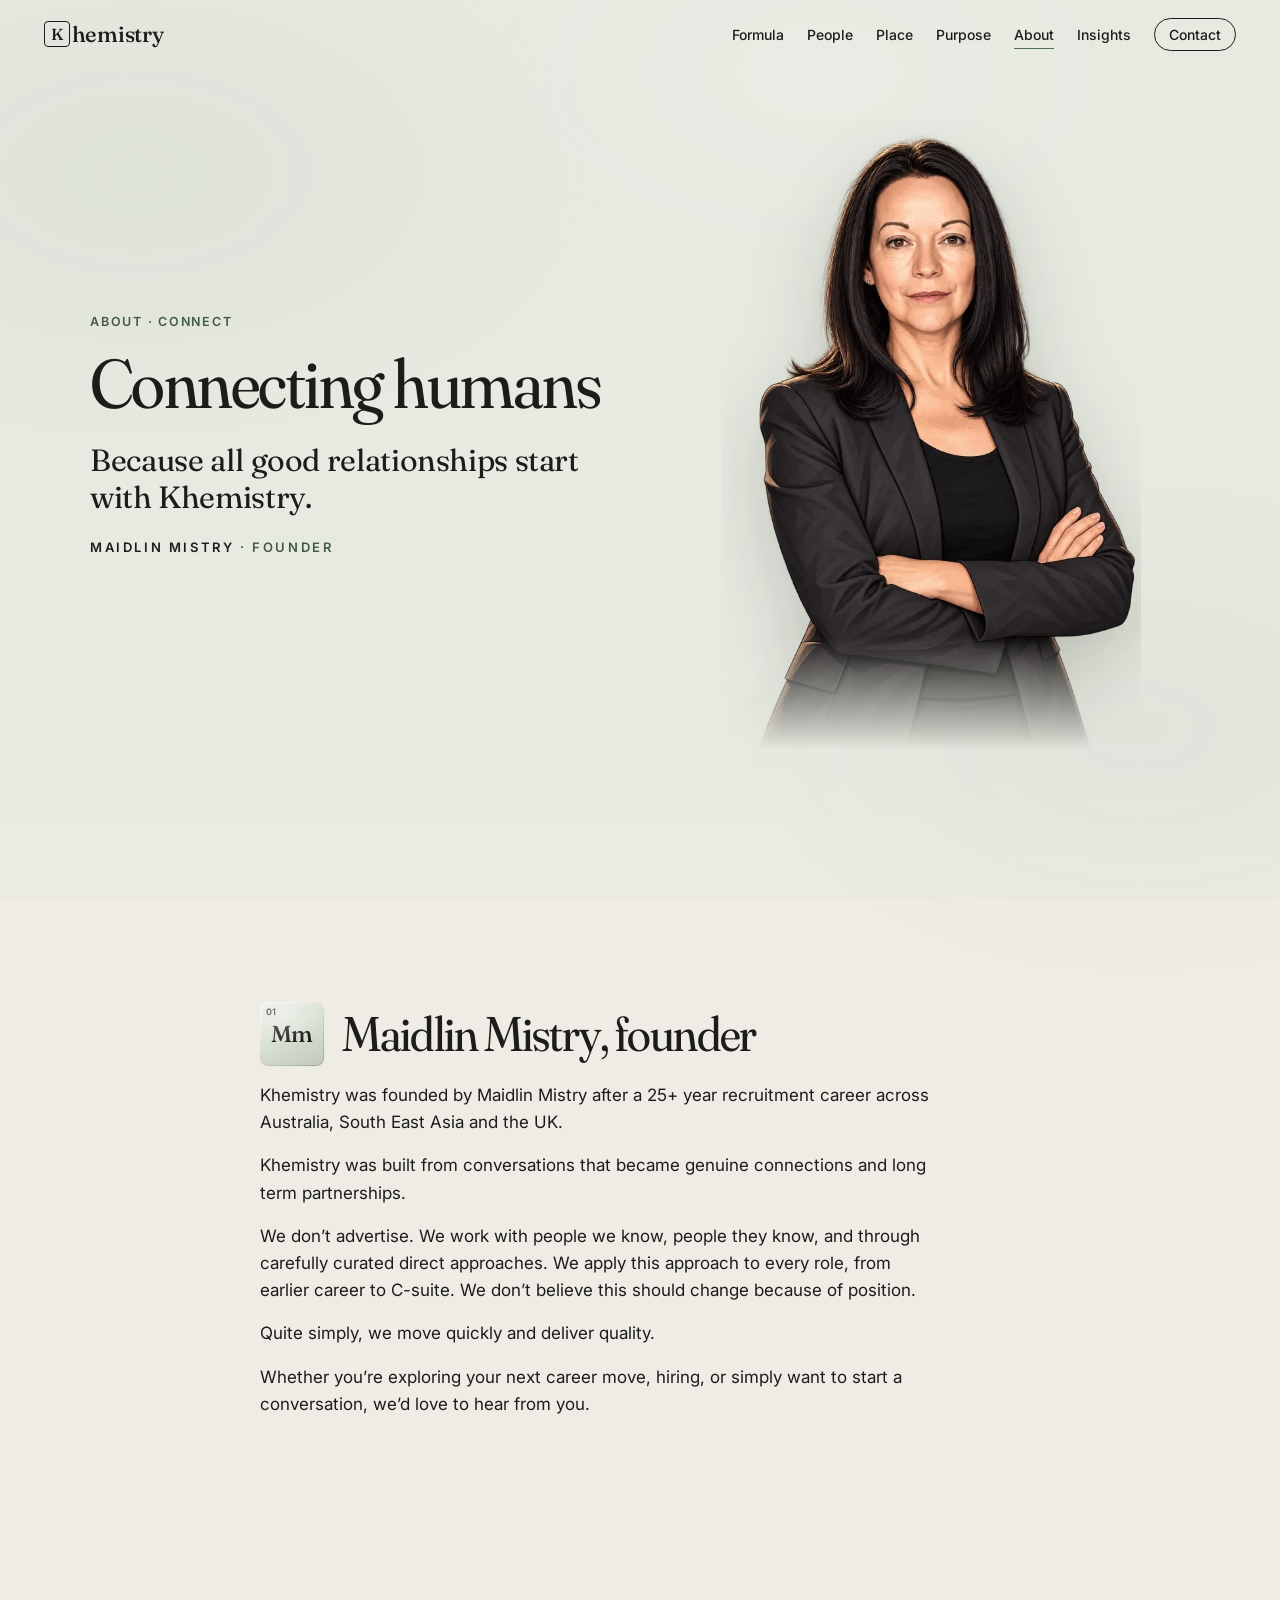
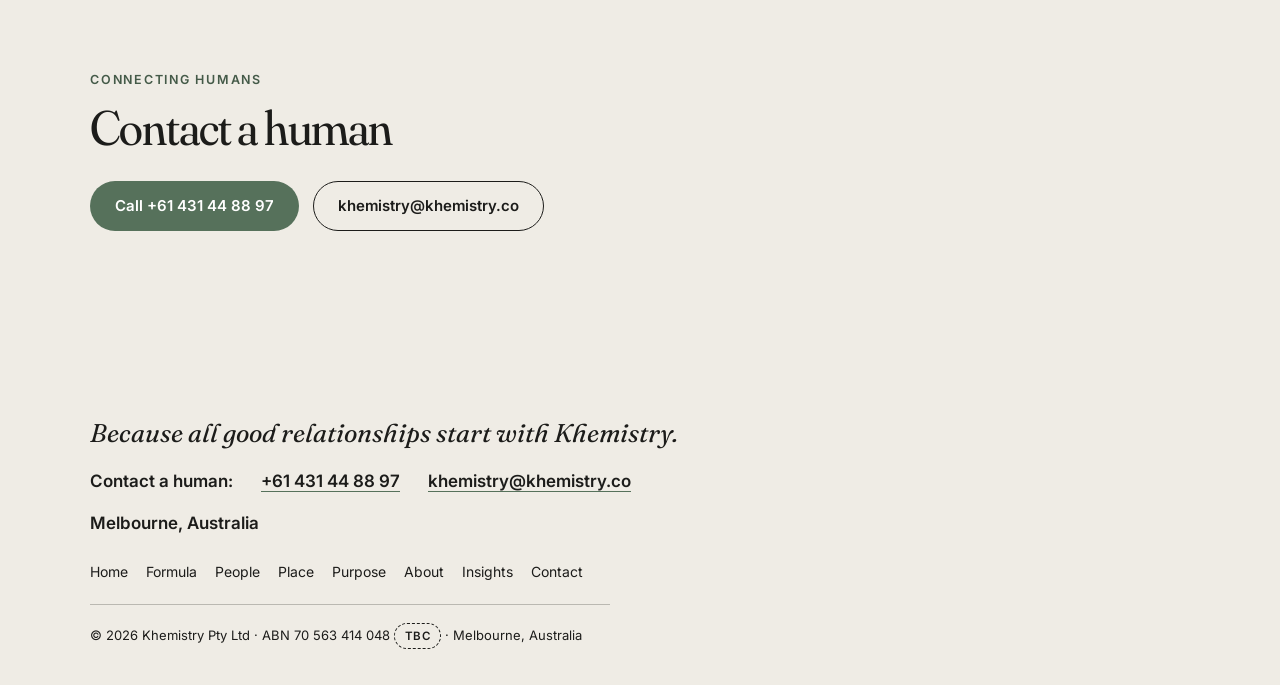
==== commit ad4a7988: "Short windows: CTA row never meets hero bottom edge; reduced motion shows settled 3D scene" ====
--- a/about.html
+++ b/about.html
@@ -11,7 +11,7 @@
 <link rel="preconnect" href="https://fonts.googleapis.com"><link rel="preconnect" href="https://fonts.gstatic.com" crossorigin>
 <link href="https://fonts.googleapis.com/css2?family=Fraunces:ital,opsz,wght,SOFT@0,9..144,300..700,50;1,9..144,300..600,50&family=Inter:wght@400;500;600&display=swap" rel="stylesheet">
 <link rel="icon" href="assets/favicon.svg" type="image/svg+xml"><link rel="icon" href="favicon.ico" sizes="32x32"><link rel="apple-touch-icon" href="assets/apple-touch-icon.png">
-<link rel="stylesheet" href="css/site.css?v=6">
+<link rel="stylesheet" href="css/site.css?v=7">
 <script>document.documentElement.classList.add('js');if(!matchMedia('(prefers-reduced-motion: reduce)').matches)document.documentElement.classList.add('motion')</script>
 </head>
 <body>
@@ -69,6 +69,6 @@
     <p class="foot-legal">© 2026 Khemistry Pty Ltd · ABN 70 563 414 048 <span class="draft-tag">TBC</span> · Melbourne, Australia</p>
   </div>
 </footer>
-<script src="js/site.js?v=6" defer></script>
+<script src="js/site.js?v=7" defer></script>
 </body>
 </html>
--- a/css/site.css
+++ b/css/site.css
@@ -220,7 +220,7 @@
 .h3d-still{position:absolute;inset:0;background:var(--bg) url(../assets/hero-still-desktop.webp) center/cover no-repeat;display:none}
 .still3d .h3d-still{display:block}.still3d .h3d-canvas{display:none}
 @media (max-aspect-ratio:1/1){.h3d-still{background-image:url(../assets/hero-still-mobile.webp)}}
-.h3d::after{content:"";position:absolute;inset:auto 0 0 0;height:56px;background:linear-gradient(rgba(var(--bg2-rgb),0),var(--tone-tint));pointer-events:none;z-index:2}
+.h3d::after{content:"";position:absolute;inset:auto 0 0 0;height:36px;background:linear-gradient(rgba(var(--bg2-rgb),0),var(--tone-tint));pointer-events:none;z-index:2}
 .credit{position:absolute;left:var(--cr-x,50%);top:var(--cr-y,30%);transform:translate(-50%,-50%);margin:0;display:flex;align-items:center;gap:16px;white-space:nowrap;font:600 12.5px/1 var(--sans);letter-spacing:.3em;text-transform:uppercase;color:var(--text);z-index:3;max-width:none}
 .cr-sep{width:30px;height:1px;background:var(--accent)}
 .cr-role{color:var(--accent-d)}
@@ -274,3 +274,12 @@
 @media (max-width:820px){.pt-ghost{display:none}.sec.hero{min-height:0;padding-bottom:64px}.sec{padding-top:64px;padding-bottom:64px}.sec.hero{padding-top:112px}}
 /* v6: portrait melts into the section instead of ending on a hard edge */
 img.portrait{-webkit-mask:linear-gradient(#000 82%,transparent);mask:linear-gradient(#000 82%,transparent)}
+@media (min-width:821px){.sec.hero>.wrap:not(.grid2)>.tiles{max-width:none;flex-wrap:nowrap}.sec.hero .tiles .el{--size:clamp(84px,8vw,118px)}}
+/* v6: Skip/Replay hide while a P-tile panel is open; phone panel list fits on one line per item */
+.h3d.focus .h3d-ui{opacity:0;pointer-events:none}
+@media (max-aspect-ratio:1/1) and (max-width:599px){.tile-panel .rights{font-size:16.5px;gap:8px 12px}}
+.tile-panel{background:rgba(var(--bg2-rgb),.97)}
+@media (max-aspect-ratio:1/1){.h3d.focus .titlecard{visibility:hidden}}
+@media (max-aspect-ratio:1/1) and (max-width:599px){.tile-panel .rights{grid-template-columns:1fr 1fr;font-size:15.5px}.tile-panel .rights li{white-space:nowrap}}
+/* v7: short laptop windows: tighter hero type + buttons so the CTA row always clears the hero's bottom edge */
+@media (min-aspect-ratio:1/1) and (max-height:720px){.h3d .headline{font-size:clamp(20px,1.9vw,30px)}.h3d .ctas{margin-top:12px}.h3d .btn{min-height:42px}}
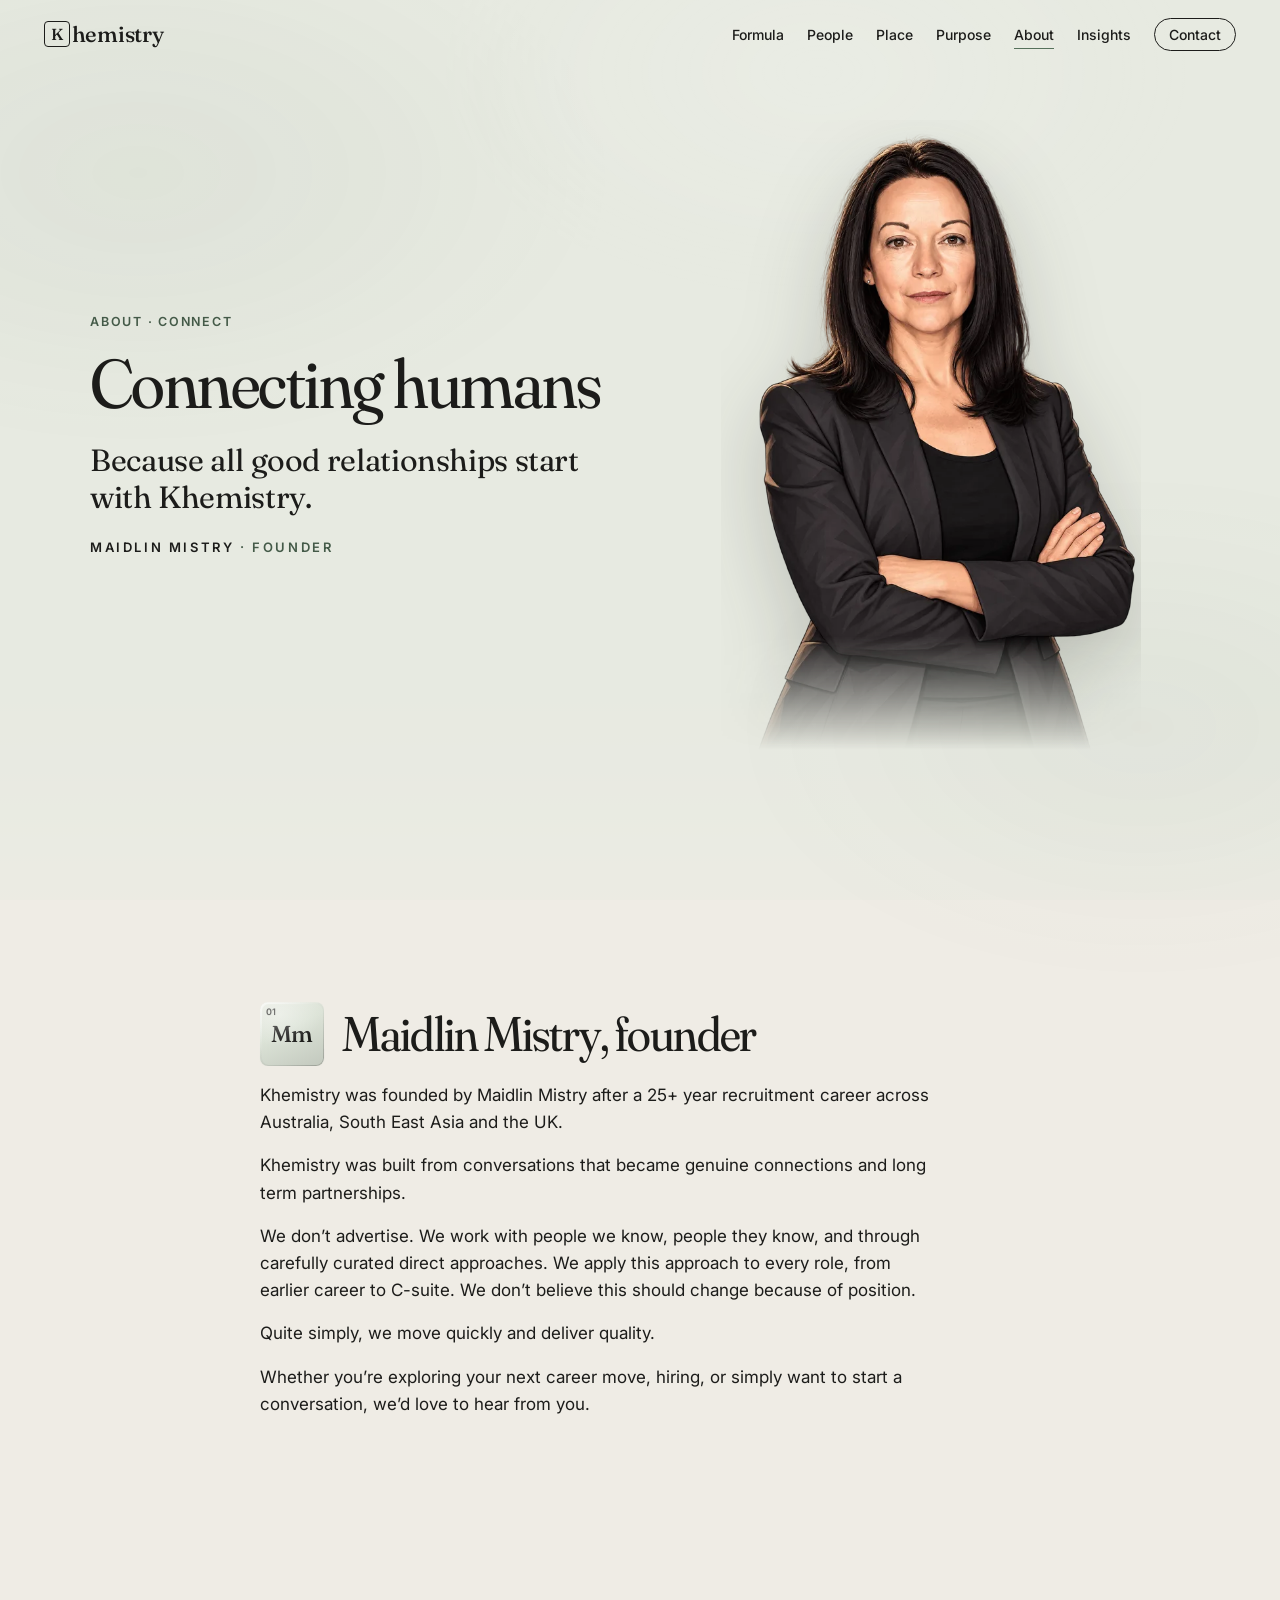
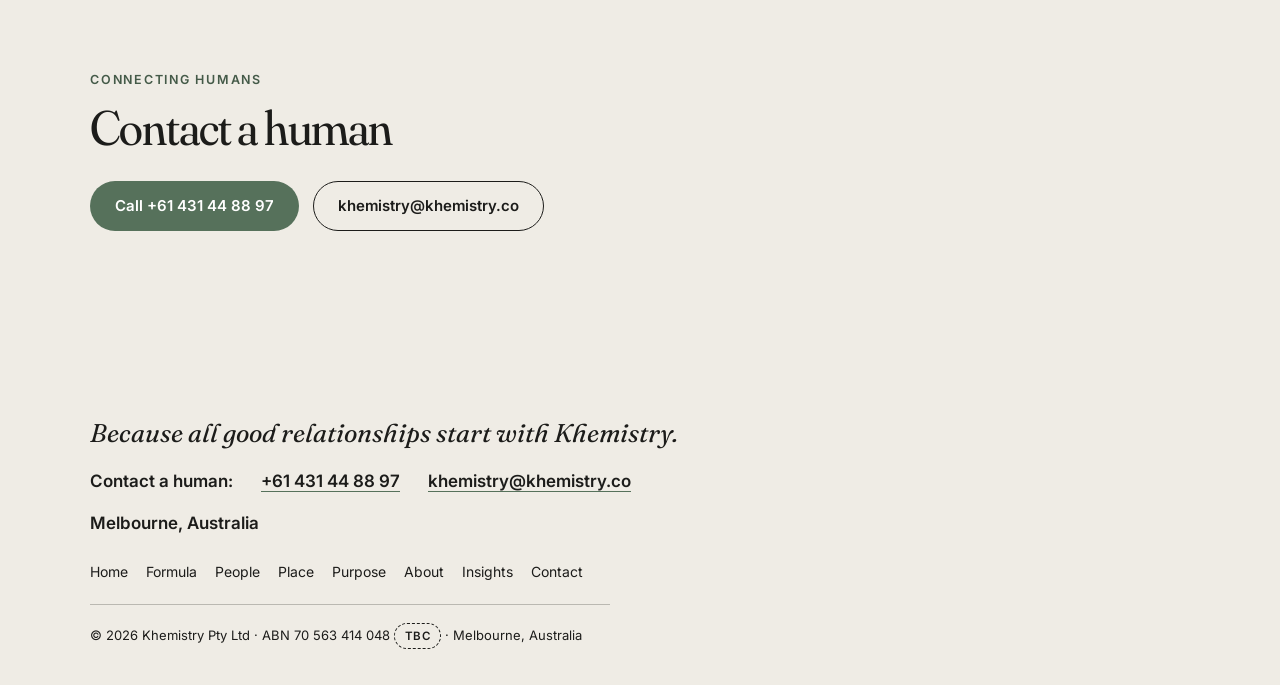
==== commit 10fae633: "Title lockup: Khemistry, founder line, tagline and buttons as one centred lockup; table recedes behi" ====
--- a/about.html
+++ b/about.html
@@ -11,7 +11,7 @@
 <link rel="preconnect" href="https://fonts.googleapis.com"><link rel="preconnect" href="https://fonts.gstatic.com" crossorigin>
 <link href="https://fonts.googleapis.com/css2?family=Fraunces:ital,opsz,wght,SOFT@0,9..144,300..700,50;1,9..144,300..600,50&family=Inter:wght@400;500;600&display=swap" rel="stylesheet">
 <link rel="icon" href="assets/favicon.svg" type="image/svg+xml"><link rel="icon" href="favicon.ico" sizes="32x32"><link rel="apple-touch-icon" href="assets/apple-touch-icon.png">
-<link rel="stylesheet" href="css/site.css?v=7">
+<link rel="stylesheet" href="css/site.css?v=8">
 <script>document.documentElement.classList.add('js');if(!matchMedia('(prefers-reduced-motion: reduce)').matches)document.documentElement.classList.add('motion')</script>
 </head>
 <body>
@@ -69,6 +69,6 @@
     <p class="foot-legal">© 2026 Khemistry Pty Ltd · ABN 70 563 414 048 <span class="draft-tag">TBC</span> · Melbourne, Australia</p>
   </div>
 </footer>
-<script src="js/site.js?v=7" defer></script>
+<script src="js/site.js?v=8" defer></script>
 </body>
 </html>
--- a/css/site.css
+++ b/css/site.css
@@ -283,3 +283,8 @@
 @media (max-aspect-ratio:1/1) and (max-width:599px){.tile-panel .rights{grid-template-columns:1fr 1fr;font-size:15.5px}.tile-panel .rights li{white-space:nowrap}}
 /* v7: short laptop windows: tighter hero type + buttons so the CTA row always clears the hero's bottom edge */
 @media (min-aspect-ratio:1/1) and (max-height:720px){.h3d .headline{font-size:clamp(20px,1.9vw,30px)}.h3d .ctas{margin-top:12px}.h3d .btn{min-height:42px}}
+/* v8: the tagline + buttons are part of the centred title lockup (positioned by js/home.js) */
+.titlecard{text-align:center;margin-top:0}.h3d .ctas{display:flex;justify-content:center;gap:12px;flex-wrap:wrap}
+@media (max-aspect-ratio:1/1){.titlecard{left:var(--hl-x);right:auto;top:var(--hl-y);bottom:auto;width:var(--hl-w);padding:0}.titlecard::before{display:none}
+ .h3d .ctas{display:grid;grid-template-columns:1fr 1fr;gap:10px}}
+@media (max-aspect-ratio:1/1) and (min-width:600px){.h3d .ctas{max-width:520px;margin-left:auto;margin-right:auto}}
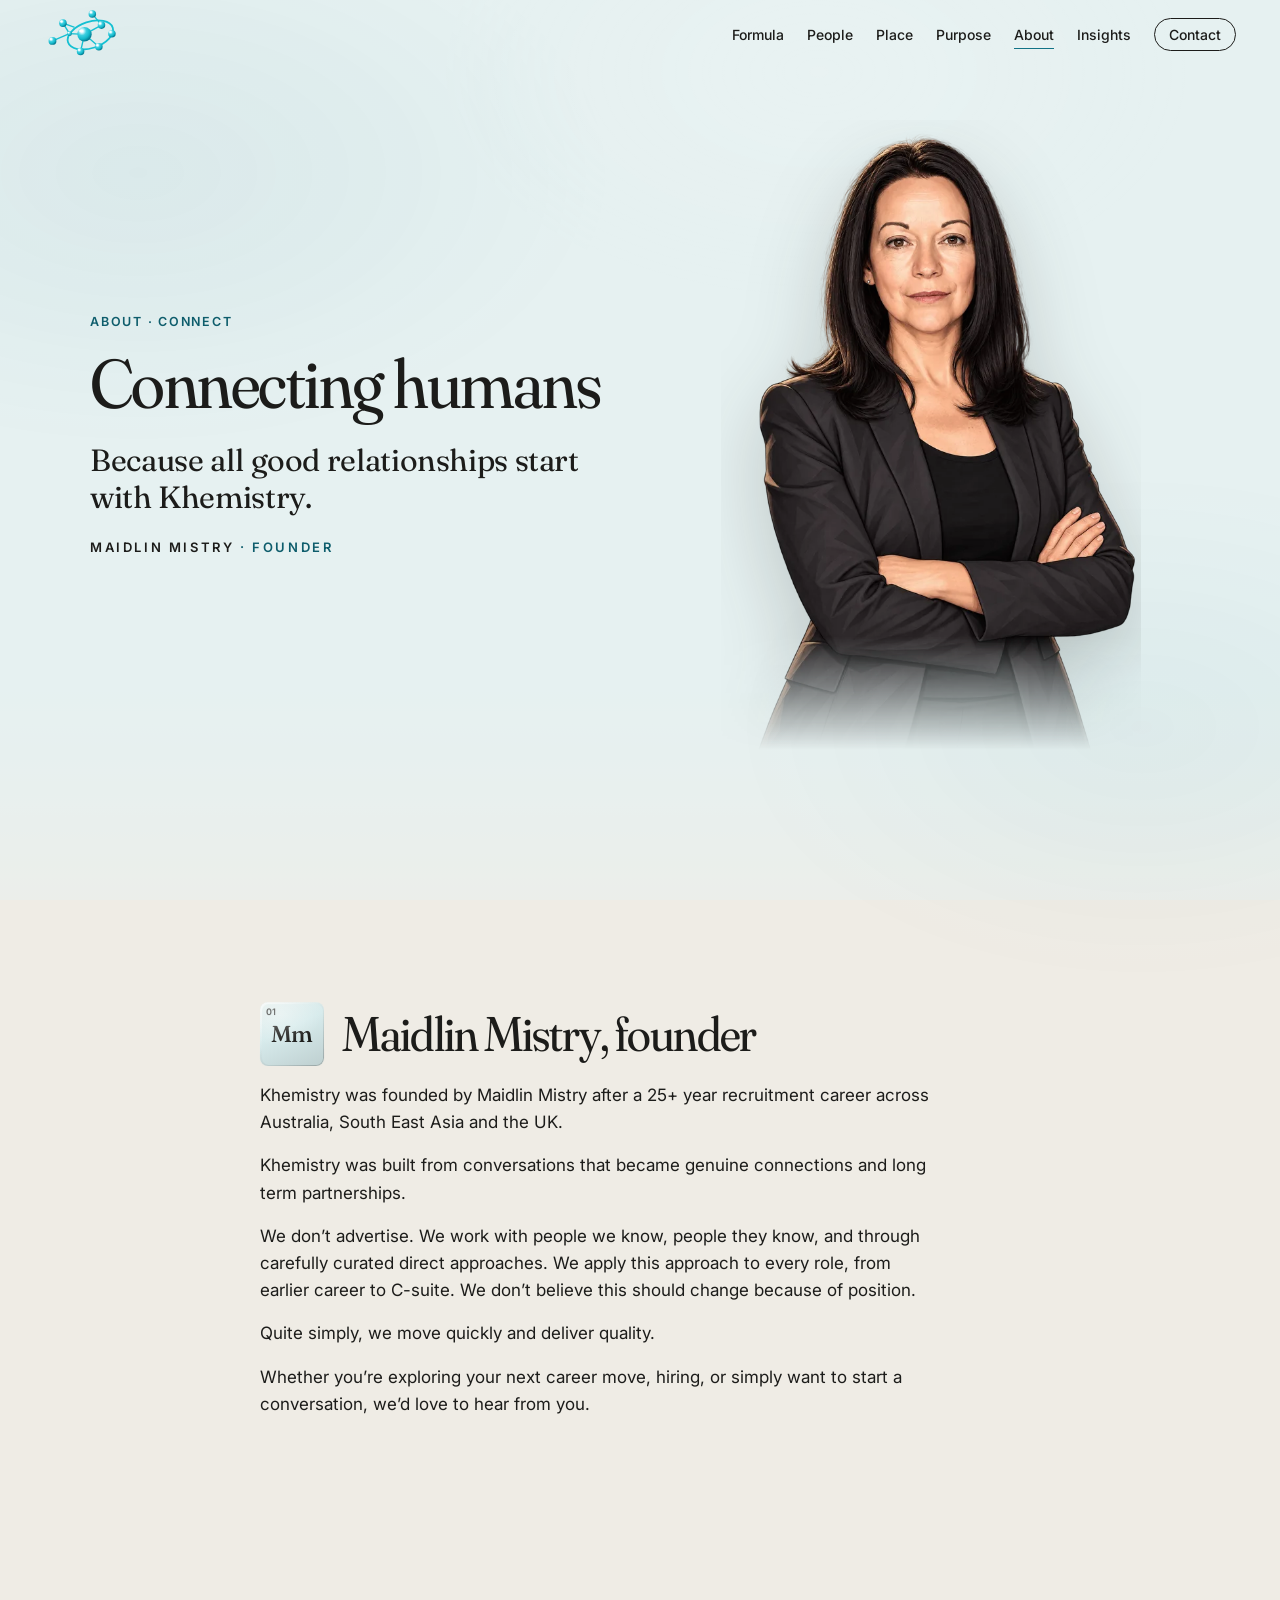
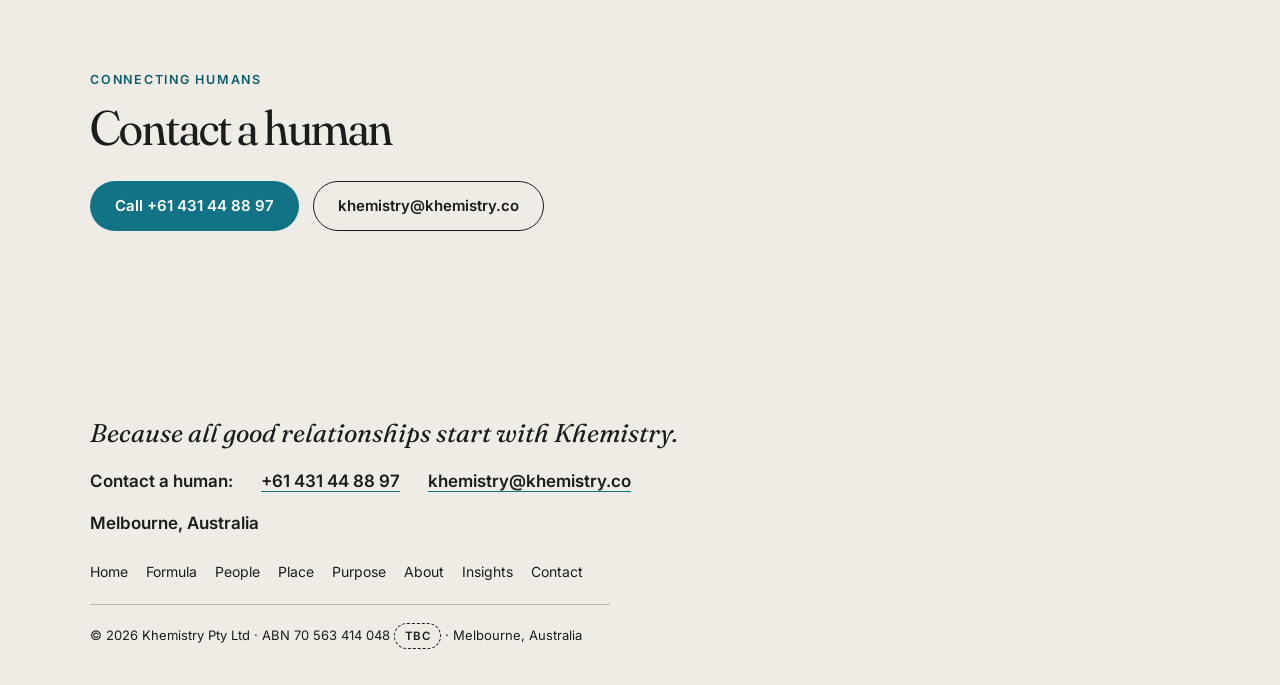
==== commit f7d9ec56: "Replace the header wordmark with the teal molecule logo. The nav brand is generated in build.py, so " ====
--- a/about.html
+++ b/about.html
@@ -11,14 +11,14 @@
 <link rel="preconnect" href="https://fonts.googleapis.com"><link rel="preconnect" href="https://fonts.gstatic.com" crossorigin>
 <link href="https://fonts.googleapis.com/css2?family=Fraunces:ital,opsz,wght,SOFT@0,9..144,300..700,50;1,9..144,300..600,50&family=Inter:wght@400;500;600&display=swap" rel="stylesheet">
 <link rel="icon" href="assets/favicon.svg" type="image/svg+xml"><link rel="icon" href="favicon.ico" sizes="32x32"><link rel="apple-touch-icon" href="assets/apple-touch-icon.png">
-<link rel="stylesheet" href="css/site.css?v=8">
+<link rel="stylesheet" href="css/site.css?v=9">
 <script>document.documentElement.classList.add('js');if(!matchMedia('(prefers-reduced-motion: reduce)').matches)document.documentElement.classList.add('motion')</script>
 </head>
 <body>
 <a class="skiplink" href="#main">Skip to content</a>
 <div class="bg" aria-hidden="true"><div class="bg-track"></div></div><div class="bg-drift" aria-hidden="true"></div>
 <header class="nav">
-  <a class="brand" href="index.html" aria-label="Khemistry home: replay the opening"><span class="brand-k">K</span>hemistry</a>
+  <a class="brand" href="index.html" aria-label="Khemistry home: replay the opening"><img class="brand-logo" src="assets/logo.svg" width="248" height="158" alt="Khemistry"></a>
   <nav aria-label="Primary"><ul id="navlist">
     <li><a href="formula.html">Formula</a></li>
     <li><a href="people.html">People</a></li>
--- a/css/site.css
+++ b/css/site.css
@@ -1,19 +1,19 @@
-/* Khemistry inner pages. Palette B: soft stone + muted sage + near-black.
+/* Khemistry inner pages. Palette B: soft stone + ocean teal + near-black.
    ALL colours live in this one :root block. Change a hex here, then reload (no rebuild needed for CSS/JS).
    The *-rgb triplets must match their hex twin (used for translucent shadows/lines). */
 :root{
   /* --- core palette --- */
   --bg:#EFECE5;           /* page background (stone) */
   --bg-2:#F6F4EF;         /* lighter stone: nav, menu, cards */
-  --accent:#56715B;       /* sage: buttons, links underline, dots */
-  --accent-d:#445A48;     /* darker sage: eyebrows, pull quotes, button hover */
-  --tint-1:#E7EAE1;       /* sage tint: "tint" sections (heroes) */
-  --tint-2:#DCE3D7;       /* sage tint: "glass" sections + glass tiles */
-  --tint-3:#C2CFBF;       /* sage tint: alternate tiles */
+  --accent:#127386;       /* ocean teal: buttons, links underline, dots */
+  --accent-d:#0E5D6C;     /* darker ocean teal: eyebrows, pull quotes, button hover */
+  --tint-1:#E6F1F1;       /* ocean teal tint: "tint" sections (heroes) */
+  --tint-2:#D7EBEC;       /* ocean teal tint: "glass" sections + glass tiles */
+  --tint-3:#B8DDE0;       /* ocean teal tint: alternate tiles */
   --text:#1C1C1A;         /* main text */
   --text-2:#3F3F3B;       /* secondary text */
   --on-accent:#FFFFFF;    /* text on accent buttons */
-  --accent-rgb:86,113,91; --text-rgb:28,28,26; --bg2-rgb:246,244,239; --hi-rgb:255,255,255;
+  --accent-rgb:18,115,134; --text-rgb:28,28,26; --bg2-rgb:246,244,239; --hi-rgb:255,255,255;
   /* --- section background tones (read by js/site.js for the scroll gradient) --- */
   --tone-tint:var(--tint-1); --tone-glass:var(--tint-2); --tone-cream:var(--bg);
   /* --- internal aliases (don't edit; point at the palette above) --- */
@@ -53,11 +53,9 @@
 /* ---------- Nav ---------- */
 .nav{position:fixed;inset:0 0 auto 0;height:68px;display:flex;align-items:center;justify-content:space-between;padding:0 clamp(20px,3.4vw,48px);z-index:40;color:var(--navy);transition:background .4s,color .4s}
 .nav.scrolled{background:rgba(var(--bg2-rgb),.88);backdrop-filter:blur(10px);-webkit-backdrop-filter:blur(10px);box-shadow:0 1px 0 rgba(var(--text-rgb),.12)}
-.brand{font-family:var(--serif);font-size:22px;font-weight:500;text-decoration:none;letter-spacing:-.01em;display:inline-flex;align-items:center}
-.brand-k{display:inline-grid;place-items:center;width:26px;height:26px;border:1.5px solid currentColor;border-radius:4px;font-size:16px;margin-right:2px;position:relative;overflow:hidden;transition:transform .35s var(--ease),box-shadow .35s}
-.brand-k::after{content:"";position:absolute;inset:-30% -60%;background:linear-gradient(115deg,transparent 38%,rgba(var(--accent-rgb),.45) 50%,transparent 62%);transform:translateX(-100%);animation:sheen 6s ease-in-out infinite}
-@keyframes sheen{0%,65%{transform:translateX(-100%)}95%,100%{transform:translateX(100%)}}
-.brand:hover .brand-k{transform:translateY(-3px);box-shadow:0 0 14px var(--teal-glow)}
+.brand{font-family:var(--serif);font-size:22px;font-weight:500;text-decoration:none;letter-spacing:-.01em;display:inline-flex;align-items:center;line-height:0}
+.brand-logo{display:block;height:52px;width:auto;transition:transform .35s var(--ease)}
+@media (max-width:600px){.brand-logo{height:40px}}
 .nav ul{display:flex;gap:clamp(14px,1.8vw,28px);list-style:none;align-items:center}
 .nav ul a{font-size:14px;font-weight:500;text-decoration:none;position:relative;padding:6px 0}
 .nav ul a::after{content:"";position:absolute;left:0;right:0;bottom:0;height:1px;background:var(--teal-2);transform:scaleX(0);transform-origin:right;transition:transform .5s var(--ease)}
@@ -180,11 +178,11 @@
 .bg-drift{background:radial-gradient(38% 32% at 22% 28%,rgba(var(--accent-rgb),.10),transparent 70%),radial-gradient(34% 30% at 78% 72%,rgba(var(--accent-rgb),.08),transparent 70%),radial-gradient(30% 26% at 60% 20%,rgba(var(--hi-rgb),.22),transparent 70%)}
 
 /* logo: subtle life + replay pulse */
-.brand-k{transform-style:preserve-3d;animation:kbreathe 7s ease-in-out infinite}
-@keyframes kbreathe{0%,100%{box-shadow:0 0 0 0 rgba(var(--accent-rgb),0)}50%{box-shadow:0 2px 10px -2px rgba(var(--accent-rgb),.35)}}
-.brand:hover .brand-k{transform:translateY(-2px) rotateY(-14deg)}
-.brand-k.pulse{animation:kpulse .9s var(--ease)}
-@keyframes kpulse{0%{transform:scale(1)}35%{transform:scale(1.18) rotateY(180deg);background:var(--accent);color:var(--on-accent)}100%{transform:scale(1) rotateY(360deg)}}
+.brand-logo{animation:kbreathe 7s ease-in-out infinite}
+@keyframes kbreathe{0%,100%{filter:drop-shadow(0 0 0 transparent)}50%{filter:drop-shadow(0 2px 6px rgba(var(--accent-rgb),.35))}}
+.brand:hover .brand-logo{transform:translateY(-2px)}
+.brand-logo.pulse{animation:kpulse .9s var(--ease)}
+@keyframes kpulse{0%{transform:scale(1)}40%{transform:scale(1.06)}100%{transform:scale(1)}}
 
 /* ---- depth-lit element tiles (inner pages + home sections) ---- */
 .el{transform-style:preserve-3d;transform:perspective(700px) rotateX(var(--rx,0deg)) rotateY(var(--ry,0deg)) translateZ(var(--tz,0px));
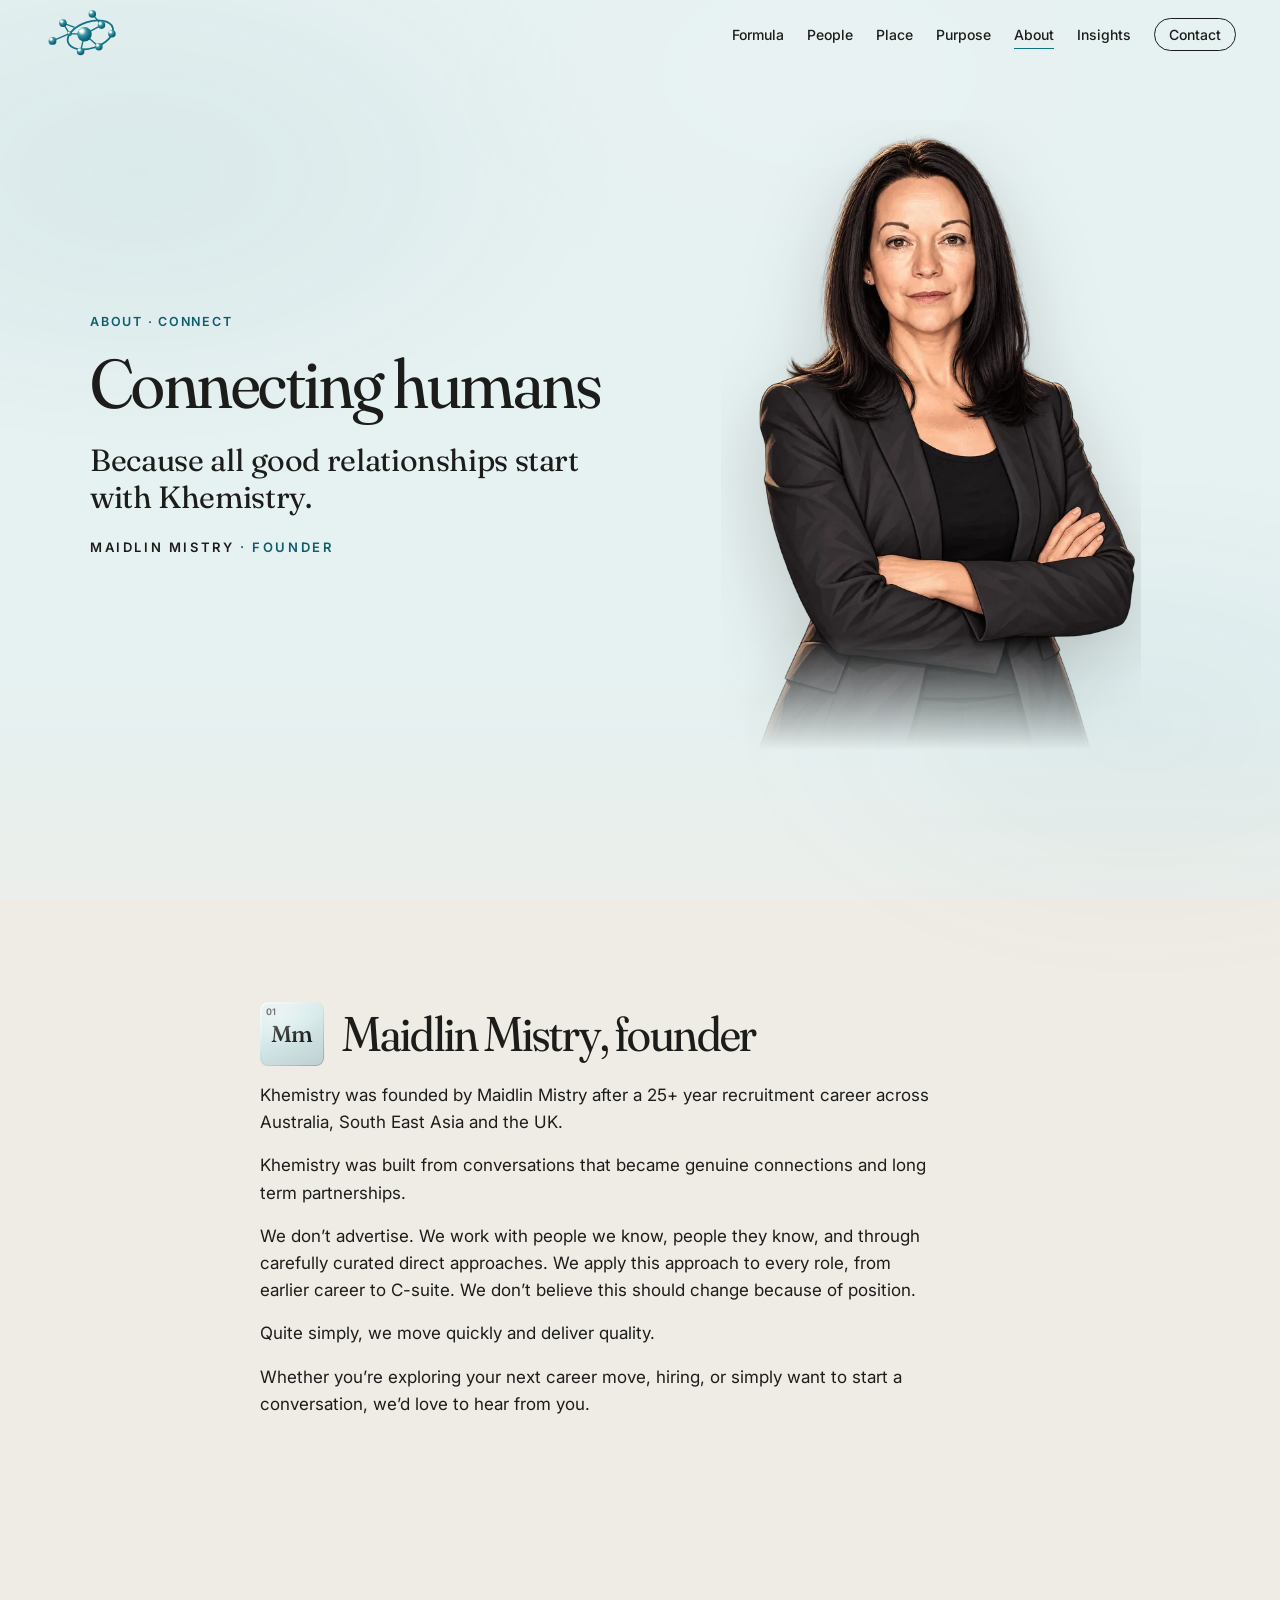
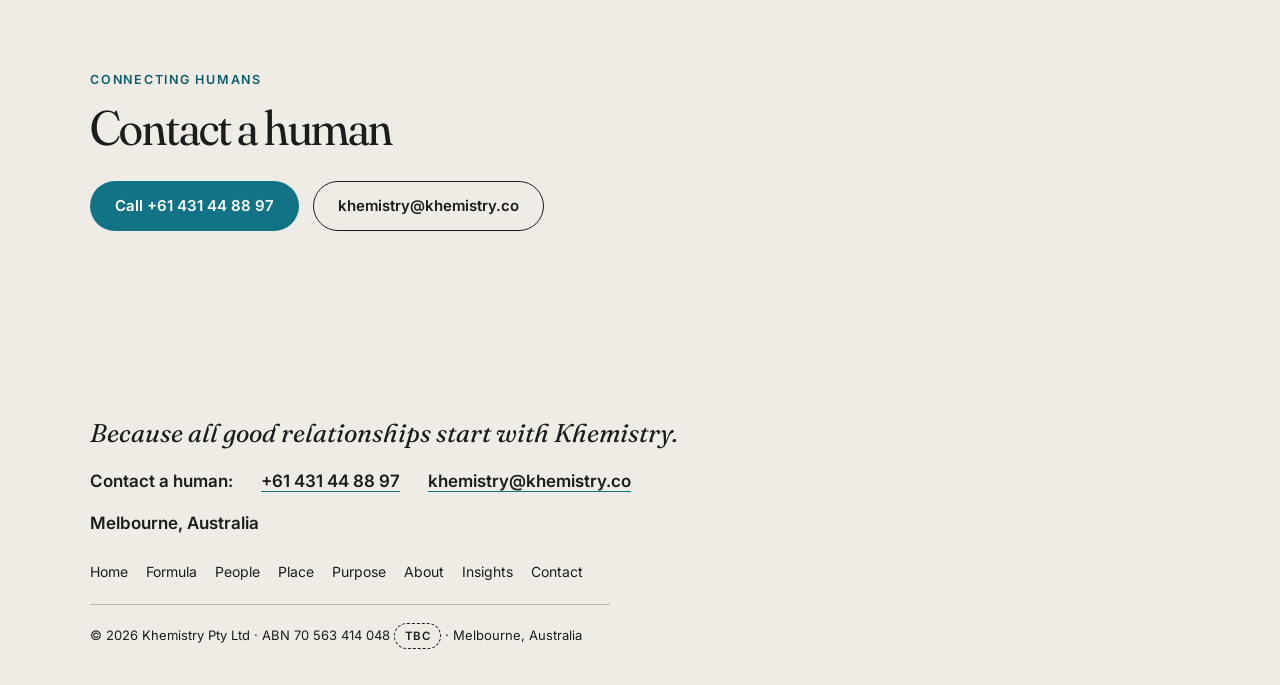
==== commit cc59fd66: "Logo recoloured to Ocean teal palette" ====
--- a/about.html
+++ b/about.html
@@ -18,7 +18,7 @@
 <a class="skiplink" href="#main">Skip to content</a>
 <div class="bg" aria-hidden="true"><div class="bg-track"></div></div><div class="bg-drift" aria-hidden="true"></div>
 <header class="nav">
-  <a class="brand" href="index.html" aria-label="Khemistry home: replay the opening"><img class="brand-logo" src="assets/logo.svg" width="248" height="158" alt="Khemistry"></a>
+  <a class="brand" href="index.html" aria-label="Khemistry home: replay the opening"><img class="brand-logo" src="assets/logo.svg?v=2" width="248" height="158" alt="Khemistry"></a>
   <nav aria-label="Primary"><ul id="navlist">
     <li><a href="formula.html">Formula</a></li>
     <li><a href="people.html">People</a></li>
